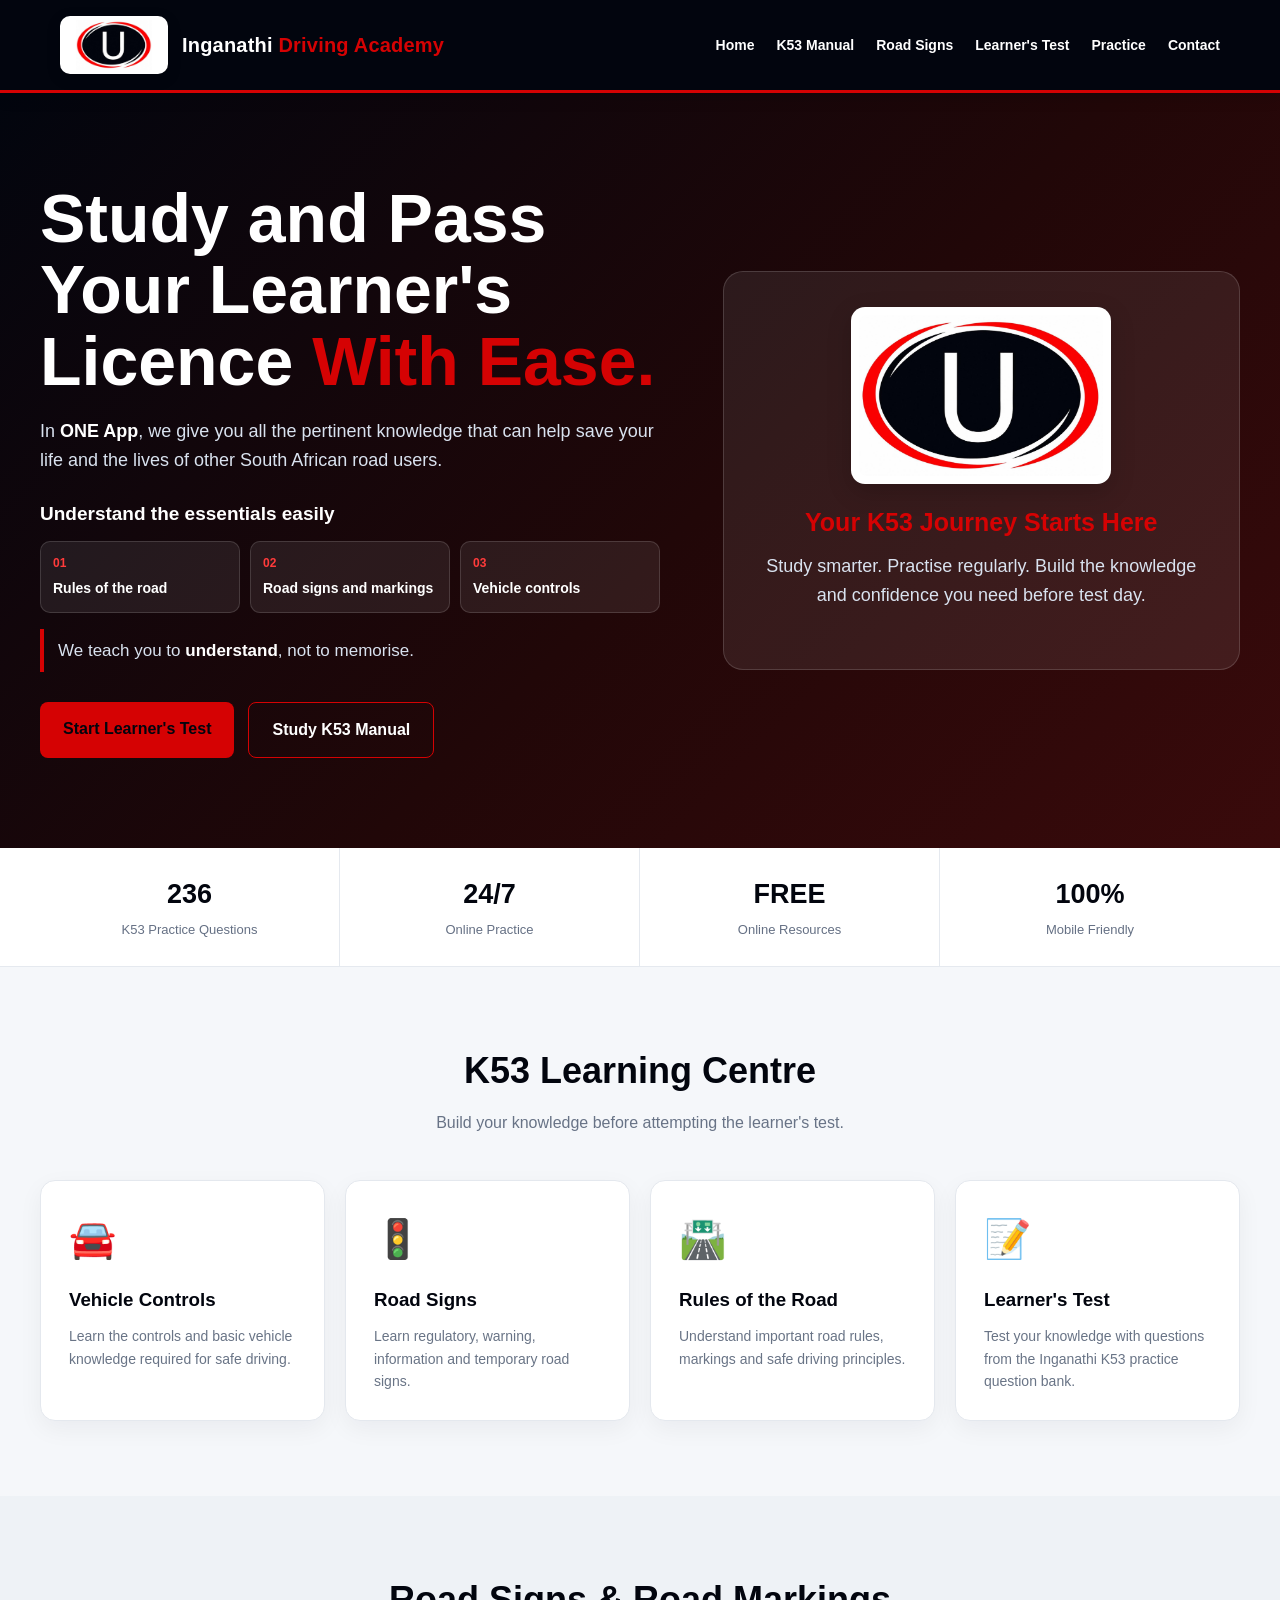
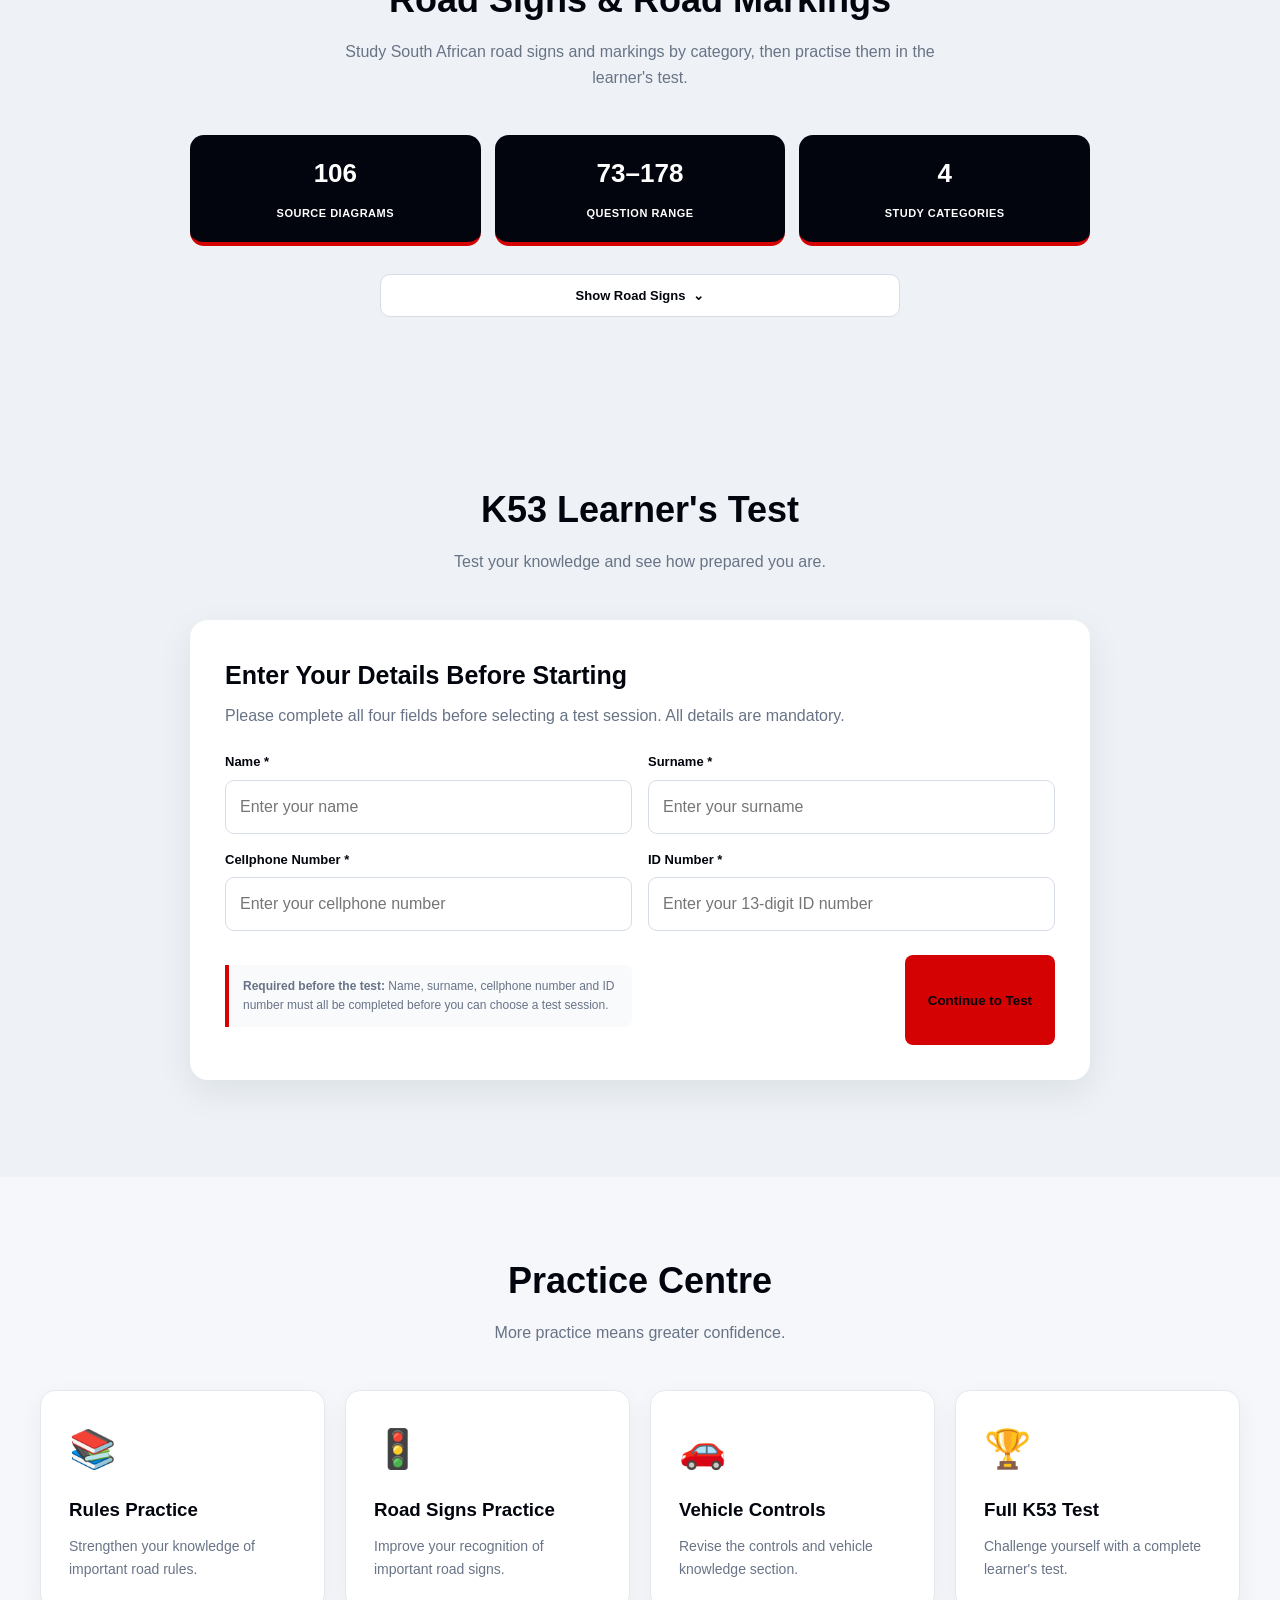
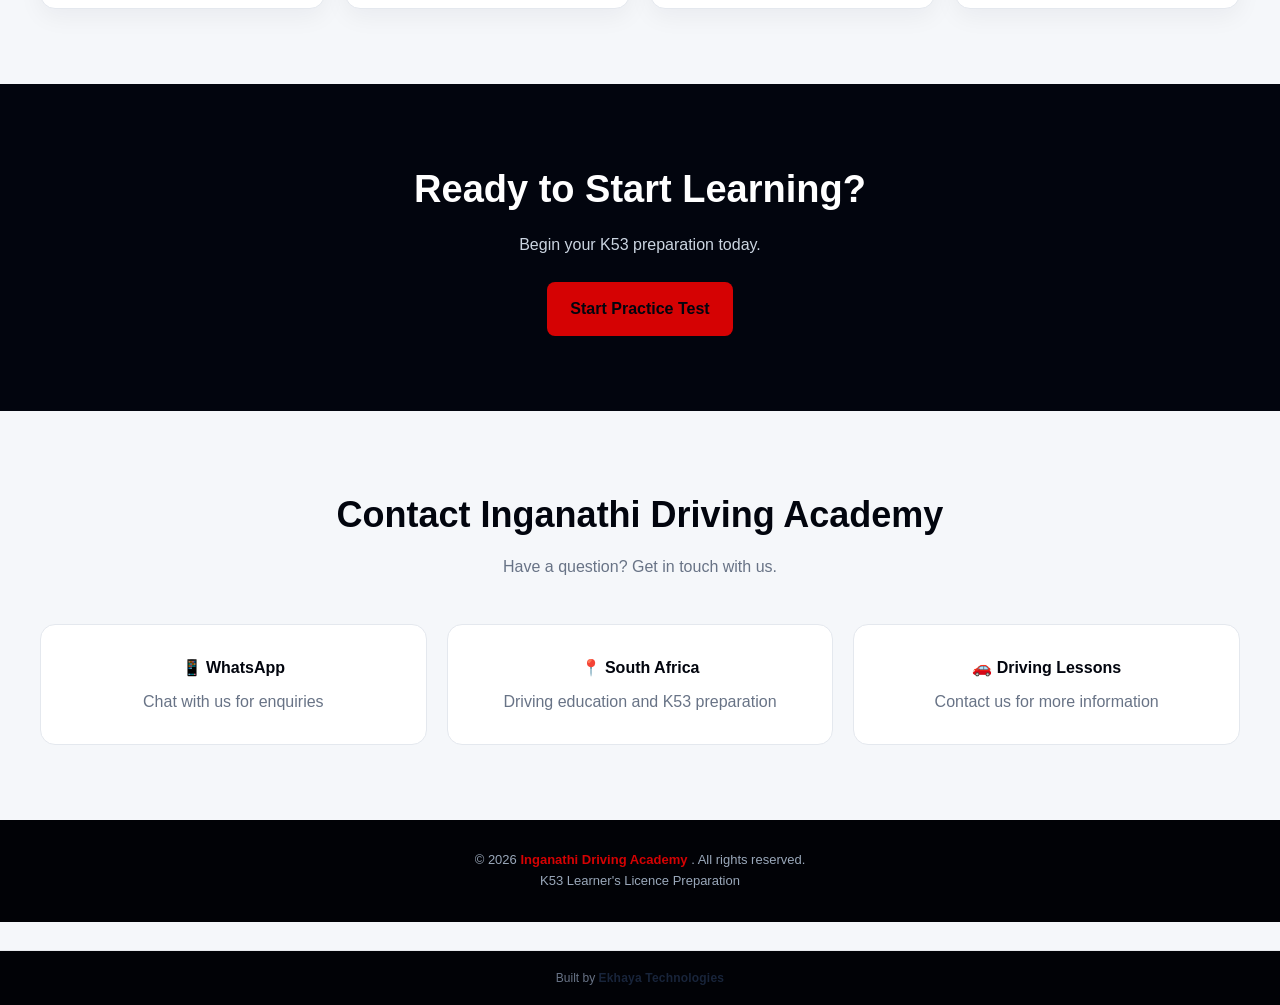
==== index.html @ 3fe1fa39 "Connect K53 results to Apps Script endpoint" ====
<!DOCTYPE html>
<html lang="en">

<head>

<meta charset="UTF-8">

<meta name="viewport"
      content="width=device-width, initial-scale=1.0">

<meta name="description"
      content="Inganathi Driving Academy - K53 learner's licence preparation, road signs, rules and practice tests.">

<title>Inganathi Driving Academy | K53 Learner's Licence</title>

<link rel="icon" type="image/x-icon" href="favicon.ico">
<link rel="icon" type="image/png" sizes="32x32" href="favicon-32.png">
<link rel="apple-touch-icon" href="favicon.png">


<style>

/* =========================================================
   RESET
========================================================= */

* {
    margin: 0;
    padding: 0;
    box-sizing: border-box;
}

html {
    scroll-behavior: smooth;
}

body {
    font-family: Arial, Helvetica, sans-serif;
    background: #f5f7fa;
    color: #172033;
    line-height: 1.6;
}

a {
    text-decoration: none;
    color: inherit;
}

button {
    font-family: inherit;
}


/* =========================================================
   HEADER
========================================================= */

header {
    background: #02050e;
    color: white;
    position: sticky;
    top: 0;
    z-index: 1000;

    box-shadow:
        0 3px 15px rgba(0,0,0,0.18);
    border-bottom: 3px solid #d50203;
}

.nav-container {
    max-width: 1200px;
    margin: auto;

    padding: 16px 20px;

    display: flex;
    align-items: center;
    justify-content: space-between;

    gap: 20px;
}

.brand-lockup {
    display: flex;
    align-items: center;
    gap: 14px;
    flex-shrink: 0;
    min-width: 0;
}

.brand-name {
    color: #ffffff;
    font-size: 20px;
    font-weight: 800;
    line-height: 1.2;
    letter-spacing: .2px;
    white-space: nowrap;
}

.brand-name strong {
    color: #d50203;
}

.brand-logo {
    display: flex;
    align-items: center;
    justify-content: center;
    width: 108px;
    height: 58px;
    background: #ffffff;
    border-radius: 10px;
    padding: 4px 7px;
    box-shadow: 0 4px 14px rgba(0,0,0,0.18);
    overflow: hidden;
}

.brand-logo img {
    width: 100%;
    height: 100%;
    object-fit: contain;
    display: block;
}

.hero-card-logo {
    width: min(260px, 85%);
    margin: 0 auto 18px;
    padding: 8px;
    background: #ffffff;
    border-radius: 14px;
    box-shadow: 0 8px 24px rgba(0,0,0,0.18);
}

.hero-card-logo img {
    display: block;
    width: 100%;
    height: auto;
    border-radius: 9px;
}

.logo {
    font-size: 21px;
    font-weight: 900;
    letter-spacing: 1px;
    color: #d50203;
}

.logo span {
    display: block;
    color: white;

    font-size: 11px;
    letter-spacing: 2px;

    margin-top: 2px;
}

nav {
    display: flex;
    gap: 22px;
    align-items: center;
}

nav a {
    color: white;
    font-size: 14px;
    font-weight: 600;
}

nav a:hover {
    color: #d50203;
}

.menu-button {
    display: none;

    background: none;
    border: none;

    color: white;

    font-size: 28px;

    cursor: pointer;
}


/* =========================================================
   HERO
========================================================= */

.hero {
    background:
        linear-gradient(
            135deg,
            #02050e 0%,
            #210708 55%,
            #3a0a0b 100%
        );

    color: white;

    padding: 90px 20px;
}

.hero-container {
    max-width: 1200px;
    margin: auto;

    display: grid;

    grid-template-columns:
        1.1fr
        0.9fr;

    gap: 50px;

    align-items: center;
}

 .hero h1 {
    font-size: clamp(38px, 6vw, 68px);
    line-height: 1.05;

    margin-bottom: 20px;
}

.hero h1 span {
    color: #d50203;
}

.hero p {
    max-width: 650px;
    font-size: 18px;
    color: #d9e2ef;
    margin-bottom: 24px;
}

.hero-intro strong { color: #ffffff; }

.hero-learning {
    margin: 0 0 30px;
    max-width: 620px;
}

.hero-learning h2 {
    font-size: 19px;
    margin-bottom: 12px;
    color: #ffffff;
}

.hero-learning ul {
    list-style: none;
    display: grid;
    grid-template-columns: repeat(3, minmax(0, 1fr));
    gap: 10px;
    margin-bottom: 16px;
}

.hero-learning li {
    background: rgba(255,255,255,.08);
    border: 1px solid rgba(255,255,255,.14);
    border-radius: 10px;
    padding: 12px;
    color: #ffffff;
    font-weight: 700;
    font-size: 14px;
}

.hero-learning li span {
    display: block;
    color: #ff3b3b;
    font-weight: 900;
    font-size: 12px;
    margin-bottom: 4px;
}

.hero-learning .hero-belief {
    border-left: 4px solid #d50203;
    padding: 8px 0 8px 14px;
    margin: 0;
    font-size: 17px;
}

.hero-belief strong { color: #ffffff; }

.hero-buttons {
    display: flex;
    flex-wrap: wrap;
    gap: 14px;
}

.btn {
    display: inline-block;

    padding: 14px 23px;

    border-radius: 8px;

    font-weight: 800;

    border: none;

    cursor: pointer;
}

.btn-primary {
    background: #d50203;
    color: #02050e;
}

.btn-primary:hover {
    background: #ef3b3b;
}

.btn-outline {
    border: 1px solid #d50203;

    color: white;

    background: transparent;
}

.btn-outline:hover {
    background: #d50203;
    color: #02050e;
}

.hero-card {
    background:
        rgba(255,255,255,0.08);

    border:
        1px solid rgba(255,255,255,0.15);

    border-radius: 20px;

    padding: 35px;

    text-align: center;
}

.hero-card-icon {
    font-size: 75px;

    margin-bottom: 15px;
}

.hero-card h3 {
    color: #d50203;

    font-size: 25px;

    margin-bottom: 10px;
}


/* =========================================================
   STATS
========================================================= */

.stats {
    background: white;

    border-bottom:
        1px solid #e5e9ef;
}

.stats-container {
    max-width: 1200px;
    margin: auto;

    display: grid;

    grid-template-columns:
        repeat(4, 1fr);
}

.stat {
    padding: 25px 15px;

    text-align: center;

    border-right:
        1px solid #e5e9ef;
}

.stat:last-child {
    border-right: none;
}

.stat strong {
    display: block;

    color: #02050e;

    font-size: 27px;
}

.stat span {
    color: #657084;

    font-size: 13px;
}


/* =========================================================
   GENERAL
========================================================= */

section {
    padding: 75px 20px;
}

.section-container {
    max-width: 1200px;
    margin: auto;
}

.section-title {
    text-align: center;

    margin-bottom: 45px;
}

.section-title h2 {
    font-size: 36px;

    color: #02050e;

    margin-bottom: 10px;
}

.section-title p {
    color: #687386;

    max-width: 650px;

    margin: auto;
}


/* =========================================================
   CARDS
========================================================= */

.cards {
    display: grid;

    grid-template-columns:
        repeat(4, 1fr);

    gap: 20px;
}

.card {
    background: white;

    border-radius: 15px;

    padding: 28px;

    border:
        1px solid #e4e8ee;

    box-shadow:
        0 8px 25px rgba(7,20,38,0.05);
}

.card-icon {
    font-size: 38px;

    margin-bottom: 15px;
}

.card h3 {
    margin-bottom: 10px;

    color: #02050e;
}

.card p {
    color: #697486;

    font-size: 14px;
}


/* =========================================================
   ROAD SIGNS
========================================================= */

.sign-grid {
    display: grid;

    grid-template-columns:
        repeat(4, 1fr);

    gap: 20px;
}

.sign-card {
    background: white;

    border-radius: 15px;

    padding: 25px;

    text-align: center;

    border:
        1px solid #e4e8ee;
}

.sign-icon {
    width: 85px;
    height: 85px;

    margin:
        0 auto 15px;

    border-radius: 50%;

    background: #02050e;

    color: #d50203;

    display: flex;

    align-items: center;
    justify-content: center;

    font-size: 38px;
}

.sign-card h3 {
    font-size: 16px;

    margin-bottom: 5px;
}

.sign-card p {
    color: #687386;

    font-size: 13px;
}



/* =========================================================
   ROAD SIGN STUDY LIBRARY
========================================================= */

.sign-library {
    margin-top: 24px;
}

.sign-library-toggle{
    display:flex;
    align-items:center;
    justify-content:center;
    gap:8px;
    width:min(520px,100%);
    margin:0 auto 14px;
    padding:13px 18px;
    border:1px solid #d7dde6;
    border-radius:10px;
    background:#fff;
    color:#02050e;
    font-size:13px;
    font-weight:900;
    cursor:pointer;
}

.sign-library-toggle:hover{
    background:#02050e;
    color:#fff;
    border-color:#02050e;
}

.sign-library.collapsed > .section-title,
.sign-library.collapsed > .library-search,
.sign-library.collapsed > .sign-result-count,
.sign-library.collapsed > .library-toolbar,
.sign-library.collapsed > .library-grid{
    display:none;
}

.sign-library:not(.collapsed) > .section-title,
.sign-library:not(.collapsed) > .library-search,
.sign-library:not(.collapsed) > .sign-result-count,
.sign-library:not(.collapsed) > .library-toolbar,
.sign-library:not(.collapsed) > .library-grid{
    display:block;
}

.sign-library:not(.collapsed) > .library-toolbar{
    display:flex;
}

.library-toolbar {
    display: flex;
    flex-wrap: wrap;
    gap: 10px;
    justify-content: center;
    margin-bottom: 25px;
}

.sign-filter {
    border: 1px solid #d7dde6;
    background: white;
    color: #02050e;
    border-radius: 999px;
    padding: 9px 15px;
    font-size: 13px;
    font-weight: 800;
    cursor: pointer;
}

.sign-filter.active,
.sign-filter:hover {
    background: #02050e;
    color: #d50203;
    border-color: #02050e;
}

.library-search {
    width: 100%;
    max-width: 520px;
    display: block;
    margin: 0 auto 25px;
    padding: 13px 16px;
    border: 1px solid #d7dde6;
    border-radius: 10px;
    background: white;
    font: inherit;
    outline: none;
}

.library-search:focus {
    border-color: #d50203;
    box-shadow: 0 0 0 3px rgba(217,173,69,0.15);
}

.study-guide-intro {
    display: grid;
    grid-template-columns: repeat(3, 1fr);
    gap: 14px;
    margin: 0 auto 28px;
    max-width: 900px;
}

.study-guide-stat {
    background: #02050e;
    color: #fff;
    border-radius: 14px;
    padding: 18px;
    text-align: center;
    border-bottom: 4px solid #d50203;
}

.study-guide-stat strong {
    display: block;
    font-size: 26px;
    color: #fff;
    margin-bottom: 4px;
}

.study-guide-stat span {
    font-size: 11px;
    font-weight: 800;
    text-transform: uppercase;
    letter-spacing: .5px;
}

.sign-result-count {
    text-align: center;
    color: #687386;
    font-size: 12px;
    font-weight: 800;
    margin: -10px auto 18px;
}

.filter-count {
    display: inline-block;
    min-width: 20px;
    margin-left: 4px;
    padding: 2px 6px;
    border-radius: 999px;
    background: #eef2f6;
    color: #02050e;
    font-size: 10px;
}

.sign-filter.active .filter-count,
.sign-filter:hover .filter-count {
    background: #d50203;
    color: #fff;
}

.library-grid {
    display: grid;
    grid-template-columns: repeat(3, 1fr);
    gap: 20px;
}

.library-card {
    background: white;
    border: 1px solid #e1e6ed;
    border-radius: 16px;
    padding: 18px;
    text-align: left;
    box-shadow: 0 7px 22px rgba(7,20,38,0.05);
}

.source-study-card {
    display: flex;
    flex-direction: column;
}

.study-card-top {
    display: flex;
    justify-content: space-between;
    align-items: center;
    gap: 8px;
    margin-bottom: 10px;
}

.library-card .library-category {
    display: inline-block;
    font-size: 10px;
    font-weight: 900;
    letter-spacing: .6px;
    text-transform: uppercase;
    color: #a00000;
}

.question-badge {
    background: #02050e;
    color: #fff;
    border-radius: 999px;
    padding: 5px 8px;
    font-size: 10px;
    font-weight: 900;
}

.library-visual.source-artwork {
    min-height: 210px;
    margin-bottom: 14px;
    padding: 10px;
    display: flex;
    flex-wrap: wrap;
    align-items: center;
    justify-content: center;
    gap: 10px;
    background: #f8fafc;
    border: 1px solid #e5e7eb;
    border-radius: 12px;
}

.study-image-frame {
    min-width: 120px;
    max-width: 100%;
    min-height: 170px;
    display: flex;
    align-items: center;
    justify-content: center;
    flex: 1 1 180px;
}

.study-image-frame img {
    display: block;
    width: auto;
    max-width: 100%;
    height: 175px;
    object-fit: contain;
    border-radius: 8px;
}

.study-image-frame.image-error {
    min-height: 120px;
}

.study-image-missing {
    color: #a00000;
    font-size: 12px;
    font-weight: 800;
    padding: 20px;
}

.library-card h4 {
    color: #02050e;
    font-size: 16px;
    margin: 0 0 10px;
    line-height: 1.25;
}

.study-point {
    border-left: 4px solid #d50203;
    background: #f8fafc;
    padding: 10px 12px;
    border-radius: 0 8px 8px 0;
    margin-bottom: 10px;
}

.study-point strong {
    display: block;
    color: #02050e;
    font-size: 11px;
    text-transform: uppercase;
    letter-spacing: .5px;
    margin-bottom: 4px;
}

.study-point p,
.study-question p {
    color: #687386;
    font-size: 12px;
    line-height: 1.5;
    margin: 0;
}

.study-question {
    border-top: 1px solid #e5e7eb;
    padding-top: 9px;
    margin-top: auto;
}

.study-question summary {
    cursor: pointer;
    color: #02050e;
    font-size: 12px;
    font-weight: 800;
}

.study-question p {
    margin-top: 8px;
}

@media (max-width: 1100px) {
    .library-grid {
        grid-template-columns: repeat(2, 1fr);
    }
}

@media (max-width: 700px) {
    .study-guide-intro {
        grid-template-columns: 1fr;
    }

    .library-grid {
        grid-template-columns: 1fr;
    }
}

.library-empty {
    text-align: center;
    padding: 25px;
    color: #687386;
    grid-column: 1 / -1;
}

.question-image {
    flex-wrap: wrap;
    gap: 14px;
}

.question-image img {
    display: block;
    width: auto;
    max-width: 100%;
    max-height: 330px;
    object-fit: contain;
    border-radius: 8px;
}

@media (max-width: 900px) {
    .library-grid {
        grid-template-columns: repeat(2, 1fr);
    }
}

@media (max-width: 700px) {
    .library-grid {
        grid-template-columns: 1fr;
    }
}

/* =========================================================
   TEST
========================================================= */

.test-section {
    background: #eef2f6;
}

.test-wrapper {
    max-width: 900px;

    margin: auto;
}

.test-box {
    background: white;

    border-radius: 18px;

    padding: 35px;

    box-shadow:
        0 12px 35px rgba(7,20,38,0.08);
}

.test-top {
    display: flex;

    justify-content: space-between;

    align-items: center;

    gap: 15px;

    margin-bottom: 20px;
}

.question-counter {
    font-weight: 700;

    color: #687386;
}

.score-display {
    font-weight: 800;

    color: #02050e;
}

.progress {
    height: 8px;

    background: #e4e8ee;

    border-radius: 10px;

    overflow: hidden;

    margin-bottom: 30px;
}

.progress-bar {
    height: 100%;

    width: 0%;

    background: #d50203;

    transition:
        width 0.3s;
}

.question-number {
    color: #d50203;

    font-weight: 900;

    font-size: 13px;

    letter-spacing: 1px;

    margin-bottom: 10px;
}

/* Clear layout for statement-combination questions */
.question-prompt { margin: 0 0 14px; line-height: 1.55; }
.question-statement-list { display: grid; gap: 10px; margin: 0 0 16px; padding: 0; list-style: none; }
.question-statement-list li { display: grid; grid-template-columns: 36px minmax(0,1fr); gap: 10px; padding: 12px 14px; background: #f8fafc; border: 1px solid #dbe2ea; border-radius: 9px; line-height: 1.5; }
.question-statement-list .statement-label { font-weight: 800; color: #b00000; }
.question-instruction { margin: 12px 0 0; padding: 12px 14px; background: #fff4d6; border-left: 4px solid #d50203; border-radius: 7px; font-weight: 800; }
.question-text {
    font-size: 24px;

    font-weight: 800;

    line-height: 1.3;

    margin-bottom: 20px;

    color: #02050e;
}


/* =========================================================
   QUESTION DIAGRAM
========================================================= */

.question-image {
    width: 100%;

    max-width: 560px;

    min-height: 200px;

    margin:
        10px auto 30px;

    padding: 20px;

    display: flex;

    align-items: center;

    justify-content: center;

    background: #ffffff;

    border:
        2px solid #e5e7eb;

    border-radius: 14px;

    box-shadow:
        0 5px 18px rgba(0,0,0,0.08);
}

.question-image svg {
    width: 100%;

    max-width: 460px;

    height: auto;

    max-height: 300px;
}

.question-image.hidden {
    display: none !important;
}


/* =========================================================
   ANSWERS
========================================================= */

.answers {
    display: grid;

    gap: 12px;
}

.answer {
    width: 100%;

    padding: 17px 18px;

    background: #f8fafc;

    border:
        2px solid #e1e6ed;

    border-radius: 10px;

    text-align: left;

    cursor: pointer;

    font-size: 15px;

    font-weight: 600;

    transition: 0.2s;
}

.answer:hover {
    border-color: #d50203;

    background: #fffaf0;
}

.answer.selected {
    border-color: #d50203;

    background: #fff5d9;
}

.answer.correct {
    border-color: #15803d;
    background: #f0fdf4;
}

.answer.incorrect {
    border-color: #b91c1c;
    background: #fef2f2;
}

.answer.locked {
    cursor: default;
}

.diagram-notice {
    width: 100%;
    max-width: 560px;
    margin: 10px auto 30px;
    padding: 16px 18px;
    border: 1px solid #f0c36d;
    border-radius: 12px;
    background: #fffaf0;
    color: #6b4b00;
    font-size: 14px;
    text-align: center;
}

.diagram-notice strong {
    display: block;
    margin-bottom: 5px;
    color: #02050e;
}

.test-actions {
    margin-top: 25px;

    display: flex;

    justify-content: flex-end;
}

.next-btn {
    background: #02050e;

    color: white;

    border: none;

    padding: 13px 25px;

    border-radius: 8px;

    font-weight: 800;

    cursor: pointer;
}

.next-btn:disabled {
    opacity: 0.45;

    cursor: not-allowed;
}


/* =========================================================
   CANDIDATE DETAILS
========================================================= */
.candidate-box{background:white;border-radius:18px;padding:35px;box-shadow:0 12px 35px rgba(7,20,38,.08);margin-bottom:22px}
.candidate-box h3{color:#02050e;font-size:25px;margin-bottom:8px}
.candidate-box>p{color:#687386;margin-bottom:24px}
.candidate-form{display:grid;grid-template-columns:repeat(2,1fr);gap:16px}
.candidate-field{display:flex;flex-direction:column;gap:7px}
.candidate-field.full{grid-column:1/-1}
.candidate-field label{color:#02050e;font-size:13px;font-weight:800}
.candidate-field input{width:100%;padding:13px 14px;border:1px solid #d7dde6;border-radius:9px;background:#fff;color:#172033;font:inherit;outline:none}
.candidate-field input:focus{border-color:#d50203;box-shadow:0 0 0 3px rgba(213,2,3,.1)}
.candidate-notice{margin:18px 0;padding:12px 14px;background:#f8fafc;border-left:4px solid #d50203;color:#687386;font-size:12px;border-radius:0 8px 8px 0}
.candidate-actions{display:flex;justify-content:flex-end;margin-top:8px}
.result-status{display:inline-block;padding:10px 22px;border-radius:999px;font-size:18px;font-weight:900;letter-spacing:1px;margin:8px 0 10px}
.result-status.pass{color:#166534;background:#dcfce7;border:2px solid #86efac}
.result-status.fail{color:#991b1b;background:#fee2e2;border:2px solid #fca5a5}
.result-candidate{color:#02050e!important;font-weight:800;margin-bottom:8px!important}
.result-email-status{font-size:12px;margin-top:12px;margin-bottom:22px!important}
.result-email-status.success{color:#166534}
.result-email-status.error{color:#991b1b}
@media(max-width:700px){.candidate-form{grid-template-columns:1fr}.candidate-field.full{grid-column:auto}.candidate-box,.test-box{padding:24px}}


/* =========================================================
   LOADING
========================================================= */

.loading {
    text-align: center;

    padding: 40px;

    color: #687386;
}

.spinner {
    width: 40px;
    height: 40px;

    border:
        4px solid #e5e9ef;

    border-top-color:
        #d50203;

    border-radius: 50%;

    animation:
        spin 0.8s linear infinite;

    margin:
        0 auto 15px;
}

@keyframes spin {

    to {
        transform:
            rotate(360deg);
    }

}


/* =========================================================
   RESULTS
========================================================= */

.result-box {
    text-align: center;

    padding: 35px;
}

.result-score {
    font-size: 70px;

    font-weight: 900;

    color: #d50203;

    margin: 15px 0;
}

.result-box h2 {
    color: #02050e;
}

.result-box p {
    color: #687386;

    margin-bottom: 25px;
}


/* =========================================================
   CTA
========================================================= */

.cta {
    background: #02050e;

    color: white;

    text-align: center;
}

.cta h2 {
    font-size: 38px;

    margin-bottom: 12px;
}

.cta p {
    color: #cbd5e1;

    margin-bottom: 25px;
}


/* =========================================================
   CONTACT
========================================================= */

.contact-grid {
    display: grid;

    grid-template-columns:
        repeat(3, 1fr);

    gap: 20px;
}

.contact-card {
    background: white;

    padding: 30px;

    border-radius: 15px;

    border:
        1px solid #e4e8ee;

    text-align: center;
}

.contact-card strong {
    display: block;

    margin-bottom: 8px;

    color: #02050e;
}

.contact-card span {
    color: #687386;
}


/* =========================================================
   FOOTER
========================================================= */

footer {
    background: #010206;

    color: #9aa8ba;

    padding: 30px 20px;

    text-align: center;

    font-size: 13px;
}

footer strong {
    color: #d50203;
}


/* =========================================================
   HIDDEN
========================================================= */

.hidden {
    display: none !important;
}


/* =========================================================
   MOBILE
========================================================= */

@media (max-width: 900px) {

    .hero-container {
        grid-template-columns: 1fr;
    }

    .brand-name { font-size: 17px; }

    .cards {
        grid-template-columns:
            repeat(2, 1fr);
    }

    .sign-grid {
        grid-template-columns:
            repeat(2, 1fr);
    }

}


@media (max-width: 700px) {

    .nav-container { gap: 10px; padding: 12px 14px; }
    .brand-lockup { gap: 8px; }
    .brand-logo { width: 76px; height: 48px; }
    .brand-name { white-space: normal; max-width: 150px; font-size: 14px; }
    .hero { padding: 54px 18px; }
    .hero-learning ul { grid-template-columns: 1fr; gap: 8px; }
    .hero-learning li { display: flex; align-items: center; gap: 10px; }
    .hero-learning li span { margin: 0; min-width: 24px; }

    nav {
        display: none;

        position: absolute;

        top: 70px;

        left: 0;
        right: 0;

        background: #02050e;

        border-top: 3px solid #d50203;

        flex-direction: column;

        padding: 20px;
    }

    nav.open {
        display: flex;
    }

    .menu-button {
        display: block;
    }

    .stats-container {
        grid-template-columns:
            repeat(2, 1fr);
    }

    .stat {
        border-bottom:
            1px solid #e5e9ef;
    }

    .cards,
    .sign-grid,
    .contact-grid {
        grid-template-columns: 1fr;
    }

    section {
        padding: 55px 15px;
    }

    .hero {
        padding: 65px 15px;
    }

    .hero h1 {
        font-size: 42px;
    }

    .question-text {
        font-size: 20px;
    }

    .test-box {
        padding: 22px;
    }

    .test-top {
        flex-direction: column;

        align-items: flex-start;
    }

    .question-image {
        padding: 10px;

        min-height: 170px;
    }

}


/* =========================================================
   SMALL PHONES
========================================================= */

@media (max-width: 400px) {

    .hero h1 {
        font-size: 36px;
    }

    .test-box {
        padding: 16px;
    }

    .answer {
        font-size: 14px;
    }

}

.session-picker{margin-top:24px;padding:24px;border:1px solid #e1e6ee;border-radius:16px;background:#f8fafc}
.session-picker h4{margin:0 0 7px;color:#02050e;font-size:20px}
.session-picker>p{color:#687386;margin:0 0 18px}
.session-grid{display:grid;grid-template-columns:repeat(3,1fr);gap:14px}
.session-card{border:1px solid #d7dde6;background:#fff;border-radius:14px;padding:18px;text-align:left;cursor:pointer;transition:.2s}
.session-card:hover{transform:translateY(-2px);border-color:#d50203;box-shadow:0 8px 20px rgba(7,20,38,.08)}
.session-card strong{display:block;color:#d50203;font-size:16px;margin-bottom:5px}
.session-card .session-total{display:block;color:#02050e;font-size:24px;font-weight:900;margin:8px 0}
.session-card span{display:block;color:#687386;font-size:12px;line-height:1.5}
.session-card em{display:block;color:#02050e;font-size:11px;font-weight:800;margin-top:10px;font-style:normal}
.timer-display{min-width:92px;text-align:center;background:#02050e;color:#fff;border-radius:9px;padding:9px 12px;font-size:17px;font-weight:900;letter-spacing:.5px}
.timer-display.warning{background:#b45309}
.timer-display.danger{background:#b91c1c;animation:timerPulse 1s infinite}
@keyframes timerPulse{50%{opacity:.65}}
.test-session-label{font-size:11px;font-weight:900;color:#d50203;text-transform:uppercase;letter-spacing:.8px;margin-bottom:5px}
.result-session{margin:12px 0 18px;padding:12px 15px;border-radius:10px;background:#f8fafc;color:#172033;font-weight:800}
.session-actions{display:flex;gap:10px;flex-wrap:wrap;margin-top:18px}
.session-actions button{border:0;cursor:pointer}
@media(max-width:800px){.session-grid{grid-template-columns:1fr}.test-top{flex-wrap:wrap}.timer-display{margin-left:auto}}
.session-progress{margin:0 0 20px;padding:16px 18px;background:#fff;border:1px solid #e1e6ee;border-radius:14px}
.session-progress-top{display:flex;justify-content:space-between;gap:12px;align-items:center;margin-bottom:9px}
.session-progress-top strong{color:#02050e;font-size:14px}
.session-progress-top span{color:#687386;font-size:12px;font-weight:800}
.session-progress-track{height:9px;background:#e9edf3;border-radius:999px;overflow:hidden}
.session-progress-fill{height:100%;width:0;background:#d50203;border-radius:999px;transition:width .25s ease}
.session-status{margin-top:8px;color:#687386;font-size:11px}
.session-card.completed{border-color:#16a34a;background:#f0fdf4}
.session-card.completed strong{color:#15803d}
.session-card.completed .session-total{color:#166534}
.session-card .session-status-badge{display:inline-block;margin-top:10px;padding:5px 8px;border-radius:999px;background:#eef2f7;color:#172033;font-size:10px;font-weight:900}
.session-card.completed .session-status-badge{background:#dcfce7;color:#166534}
.session-score-preview{display:block;margin-top:8px;color:#687386;font-size:11px;font-weight:700}
</style>

</head>


<body>


<!-- =========================================================
     HEADER
========================================================= -->

<header>

<div class="nav-container">

<a href="#home" class="brand-lockup" aria-label="Inganathi Driving Academy home">

    <span class="brand-logo">
        <img src="inganathi-logo.jpeg" alt="Inganathi Driving Academy logo">
    </span>
    <span class="brand-name">Inganathi <strong>Driving Academy</strong></span>

</a>


<button
    class="menu-button"
    onclick="toggleMenu()"
    aria-label="Open menu">

    ☰

</button>


<nav id="mainNav">

    <a href="#home" onclick="closeMenu()">
        Home
    </a>

    <a href="manual.html" onclick="closeMenu()">
        K53 Manual
    </a>

    <a href="manual.html#signs" onclick="closeMenu()">
        Road Signs
    </a>

    <a href="#test" onclick="closeMenu()">
        Learner's Test
    </a>

    <a href="#practice" onclick="closeMenu()">
        Practice
    </a>

    <a href="#contact" onclick="closeMenu()">
        Contact
    </a>

</nav>

</div>

</header>



<!-- =========================================================
     HERO
========================================================= -->

<section
    class="hero"
    id="home">

<div class="hero-container">


<div>

<h1>
    Study and Pass Your Learner's Licence <span>With Ease.</span>
</h1>

<p class="hero-intro">
    In <strong>ONE App</strong>, we give you all the pertinent knowledge that can help save your life and the lives of other South African road users.
</p>

<div class="hero-learning">
    <h2>Understand the essentials easily</h2>
    <ul>
        <li><span>01</span> Rules of the road</li>
        <li><span>02</span> Road signs and markings</li>
        <li><span>03</span> Vehicle controls</li>
    </ul>
    <p class="hero-belief">We teach you to <strong>understand</strong>, not to memorise.</p>
</div>


<div class="hero-buttons">

<a
    href="#test"
    class="btn btn-primary">

    Start Learner's Test

</a>


<a
    href="#manual"
    class="btn btn-outline">

    Study K53 Manual

</a>

</div>

</div>



<div class="hero-card">

<div class="hero-card-logo">
    <img
        src="inganathi-logo.jpeg"
        alt="Inganathi Driving Academy">
</div>


<h3>
    Your K53 Journey Starts Here
</h3>


<p>

    Study smarter.
    Practise regularly.
    Build the knowledge and confidence
    you need before test day.

</p>

</div>


</div>

</section>



<!-- =========================================================
     STATS
========================================================= -->

<div class="stats">

<div class="stats-container">


<div class="stat">

<strong>
    236
</strong>

<span>
    K53 Practice Questions
</span>

</div>


<div class="stat">

<strong>
    24/7
</strong>

<span>
    Online Practice
</span>

</div>


<div class="stat">

<strong>
    FREE
</strong>

<span>
    Online Resources
</span>

</div>


<div class="stat">

<strong>
    100%
</strong>

<span>
    Mobile Friendly
</span>

</div>


</div>

</div>



<!-- =========================================================
     MANUAL
========================================================= -->

<section id="manual">

<div class="section-container">


<div class="section-title">

<h2>
    K53 Learning Centre
</h2>

<p>

    Build your knowledge before attempting
    the learner's test.

</p>

</div>



<div class="cards">


<div class="card">

<div class="card-icon">
    🚘
</div>

<h3>
    Vehicle Controls
</h3>

<p>

    Learn the controls and basic vehicle
    knowledge required for safe driving.

</p>

</div>



<div class="card">

<div class="card-icon">
    🚦
</div>

<h3>
    Road Signs
</h3>

<p>

    Learn regulatory, warning,
    information and temporary road signs.

</p>

</div>



<div class="card">

<div class="card-icon">
    🛣️
</div>

<h3>
    Rules of the Road
</h3>

<p>

    Understand important road rules,
    markings and safe driving principles.

</p>

</div>



<div class="card">

<div class="card-icon">
    📝
</div>

<h3>
    Learner's Test
</h3>

<p>

    Test your knowledge with questions
    from the Inganathi K53 practice question bank.

</p>

</div>


</div>

</div>

</section>



<!-- =========================================================
     ROAD SIGNS
========================================================= -->

<section
    id="signs"
    style="background:#eef2f6;">

<div class="section-container">

<div class="section-title">

<h2>
    Road Signs & Road Markings
</h2>

<p>
    Study South African road signs and markings by category,
    then practise them in the learner's test.
</p>

</div>

<div class="study-guide-intro">
    <div class="study-guide-stat">
        <strong>106</strong>
        <span>Source diagrams</span>
    </div>
    <div class="study-guide-stat">
        <strong>73–178</strong>
        <span>Question range</span>
    </div>
    <div class="study-guide-stat">
        <strong>4</strong>
        <span>Study categories</span>
    </div>
</div>

<div id="signLibrary" class="sign-library collapsed">

<button
    id="signLibraryToggle"
    type="button"
    class="sign-library-toggle"
    aria-expanded="false"
    onclick="toggleSignLibrary()">
    <span id="signLibraryToggleText">Show Road Signs</span>
    <span aria-hidden="true">⌄</span>
</button>

<div class="section-title" style="margin-top:22px;margin-bottom:18px;">
<h2 style="font-size:24px;">Road Signs Study</h2>
<p>
    Select a category to show only those signs. Select <strong>All</strong> to show the complete 106-card library.
</p>
</div>

<input
    id="signSearch"
    class="library-search"
    type="search"
    placeholder="Search the complete study guide..."
    aria-label="Search the complete road sign study guide">

<div id="signResultCount" class="sign-result-count">Loading study guide...</div>

<div id="signFilters" class="library-toolbar"></div>

<div id="signLibraryGrid" class="library-grid">
    <div class="library-empty">Loading road sign library...</div>
</div>

</div>

</div>

</section>



<!-- =========================================================
     TEST
========================================================= -->

<section
    class="test-section"
    id="test">


<div class="section-container">


<div class="section-title">

<h2>
    K53 Learner's Test
</h2>

<p>

    Test your knowledge and see how prepared
    you are.

</p>

</div>



<div class="test-wrapper">


<!-- LOADING -->

<div
    id="loading"
    class="test-box loading">

<div class="spinner"></div>

<strong>
    Loading K53 questions...
</strong>

</div>



<!-- TEST START -->

<div id="candidateForm" class="candidate-box">
    <h3>Enter Your Details Before Starting</h3>
    <p>Please complete all four fields before selecting a test session. All details are mandatory.</p>

    <form class="candidate-form" id="candidateDetailsForm">
        <div class="candidate-field">
            <label for="candidateName">Name *</label>
            <input id="candidateName" name="name" type="text" required autocomplete="given-name" placeholder="Enter your name">
        </div>

        <div class="candidate-field">
            <label for="candidateSurname">Surname *</label>
            <input id="candidateSurname" name="surname" type="text" required autocomplete="family-name" placeholder="Enter your surname">
        </div>

        <div class="candidate-field">
            <label for="candidateCellphone">Cellphone Number *</label>
            <input id="candidateCellphone" name="cellphone" type="tel" required autocomplete="tel" placeholder="Enter your cellphone number">
        </div>

        <div class="candidate-field">
            <label for="candidateId">ID Number *</label>
            <input id="candidateId" name="idNumber" type="text" required inputmode="numeric" pattern="[0-9]{13}" minlength="13" maxlength="13" autocomplete="off" placeholder="Enter your 13-digit ID number" title="ID number must contain exactly 13 digits and no letters">
        </div>

        <div class="candidate-notice full">
            <strong>Required before the test:</strong> Name, surname, cellphone number and ID number must all be completed before you can choose a test session.
        </div>

        <div class="candidate-actions full">
            <button type="submit" class="btn btn-primary">Continue to Test</button>
        </div>
    </form>
</div>

<div id="sessionPicker" class="session-picker hidden">
    <h4>Your 3-Session K53 Test</h4>
    <p>Complete the three sessions strategically. Each session is timed for 60 minutes, and the question order is randomised.</p>
    <div class="session-progress">
        <div class="session-progress-top">
            <strong>Overall Progress</strong>
            <span id="overallProgressText">0 of 3 sessions completed</span>
        </div>
        <div class="session-progress-track"><div id="overallProgressFill" class="session-progress-fill"></div></div>
        <div id="overallProgressStatus" class="session-status">Start with Session 1.</div>
    </div>
    <div class="session-grid">
        <button id="sessionCard1" type="button" class="session-card" onclick="startSession(1)">
            <strong>SESSION 1</strong><span class="session-total">79 Questions</span>
            <span>24 Rules • 35 Road Signs • 20 Vehicle Controls</span><em>60:00 countdown</em>
            <span id="sessionStatus1" class="session-status-badge">Not completed</span><span id="sessionScore1" class="session-score-preview"></span>
        </button>
        <button id="sessionCard2" type="button" class="session-card" onclick="startSession(2)">
            <strong>SESSION 2</strong><span class="session-total">78 Questions</span>
            <span>24 Rules • 35 Road Signs • 19 Vehicle Controls</span><em>60:00 countdown</em>
            <span id="sessionStatus2" class="session-status-badge">Not completed</span><span id="sessionScore2" class="session-score-preview"></span>
        </button>
        <button id="sessionCard3" type="button" class="session-card" onclick="startSession(3)">
            <strong>SESSION 3</strong><span class="session-total">79 Questions</span>
            <span>24 Rules • 36 Road Signs • 19 Vehicle Controls</span><em>60:00 countdown</em>
            <span id="sessionStatus3" class="session-status-badge">Not completed</span><span id="sessionScore3" class="session-score-preview"></span>
        </button>
    </div>
</div>

</div>


<!-- TEST AREA -->

<div
    id="testArea"
    class="test-box hidden">


<div class="test-top">

<div>
<div id="testSessionLabel" class="test-session-label">SESSION 1</div>
<div id="questionCounter" class="question-counter">Question 1 of 236</div>
</div>

<div id="scoreDisplay" class="score-display">Answers recorded: 0</div>

<div id="timerDisplay" class="timer-display" aria-live="polite">60:00</div>

</div>



<div class="progress">

<div
    id="progressBar"
    class="progress-bar">
</div>

</div>



<div
    id="questionNumber"
    class="question-number">

    QUESTION 1

</div>



<div
    id="questionText"
    class="question-text">

    Loading question...

</div>



<!-- QUESTION IMAGE / DIAGRAM -->

<div
    id="questionImage"
    class="question-image hidden">

</div>



<div
    id="answers"
    class="answers">

</div>



<div class="test-actions">

<button
    id="nextBtn"
    class="next-btn"
    onclick="nextQuestion()"
    disabled>

    Next Question

</button>

</div>


</div>



<!-- RESULTS -->

<div
    id="resultArea"
    class="test-box result-box hidden">


<h2>Test Complete</h2>
<div id="resultStatus" class="result-status">RESULT</div>
<div id="finalScore" class="result-score">0%</div>
<p id="resultCandidate" class="result-candidate"></p>
<div id="sessionResult" class="result-session"></div>
<p id="resultMessage">Your results will appear here.</p>
<p id="resultEmailStatus" class="result-email-status"></p>

<div class="session-actions">
<button class="btn btn-primary" onclick="backToSessionSelection()">Choose Another Session</button>
<button class="btn btn-secondary" onclick="restartTest()">Start Over</button>
</div>


</div>


</div>

</div>

</section>



<!-- =========================================================
     PRACTICE
========================================================= -->

<section id="practice">

<div class="section-container">


<div class="section-title">

<h2>
    Practice Centre
</h2>

<p>
    More practice means greater confidence.
</p>

</div>



<div class="cards">


<div class="card">

<div class="card-icon">
    📚
</div>

<h3>
    Rules Practice
</h3>

<p>

    Strengthen your knowledge of
    important road rules.

</p>

</div>



<div class="card">

<div class="card-icon">
    🚦
</div>

<h3>
    Road Signs Practice
</h3>

<p>

    Improve your recognition of
    important road signs.

</p>

</div>



<div class="card">

<div class="card-icon">
    🚗
</div>

<h3>
    Vehicle Controls
</h3>

<p>

    Revise the controls and vehicle
    knowledge section.

</p>

</div>



<div class="card">

<div class="card-icon">
    🏆
</div>

<h3>
    Full K53 Test
</h3>

<p>

    Challenge yourself with a
    complete learner's test.

</p>

</div>


</div>

</div>

</section>



<!-- =========================================================
     CTA
========================================================= -->

<section class="cta">

<div class="section-container">

<h2>
    Ready to Start Learning?
</h2>

<p>
    Begin your K53 preparation today.
</p>

<a
    href="#test"
    class="btn btn-primary">

    Start Practice Test

</a>

</div>

</section>



<!-- =========================================================
     CONTACT
========================================================= -->

<section id="contact">

<div class="section-container">


<div class="section-title">

<h2>
    Contact Inganathi Driving Academy
</h2>

<p>
    Have a question? Get in touch with us.
</p>

</div>



<div class="contact-grid">


<div class="contact-card">

<strong>
    📱 WhatsApp
</strong>

<span>
    Chat with us for enquiries
</span>

</div>



<div class="contact-card">

<strong>
    📍 South Africa
</strong>

<span>
    Driving education and K53 preparation
</span>

</div>



<div class="contact-card">

<strong>
    🚗 Driving Lessons
</strong>

<span>
    Contact us for more information
</span>

</div>


</div>

</div>

</section>



<!-- =========================================================
     FOOTER
========================================================= -->

<footer>

<p>

© 2026

<strong>
    Inganathi Driving Academy
</strong>.

All rights reserved.

</p>


<p>
    K53 Learner's Licence Preparation
</p>

</footer>



<!-- =========================================================
     JAVASCRIPT
========================================================= -->

<script>


/* =========================================================
   VARIABLES
========================================================= */

let allQuestions = [];

let testQuestions = [];

let currentQuestion = 0;

let score = 0;

let selectedAnswer = null;
let currentDisplayedAnswers = [];
let selectedAnswers = {};

let candidateDetails = null;
let resultSubmitted = false;
let currentSession = 0;
let sessionPools = {};
let timerInterval = null;
let timeRemaining = 3600;
let timedOut = false;
let completedSessions = {};

const PASS_PERCENTAGE = 80;
const INSTRUCTOR_EMAIL = "info@uvanofinserv.co.za";
const RESULT_EMAIL_ENDPOINT = "https://script.google.com/macros/s/" + "AKfycbzrFole8AcWJ6Pry6M2lnsgtQkWVHZJKA3RgHI8iw8ebTm4SMH8wSVZf4a3trVedkN4OQ" + "/exec";

const SESSION_TIME = 60 * 60;
const SESSION_CONFIG = {
    1: {
        total: 79,
        rules: 24,
        road_signs: 35,
        motorcycle: 7,
        light_motor_vehicle: 7,
        heavy_motor_vehicle: 6
    },
    2: {
        total: 78,
        rules: 24,
        road_signs: 35,
        motorcycle: 7,
        light_motor_vehicle: 6,
        heavy_motor_vehicle: 6
    },
    3: {
        total: 79,
        rules: 24,
        road_signs: 36,
        motorcycle: 6,
        light_motor_vehicle: 7,
        heavy_motor_vehicle: 6
    }
};



/* =========================================================
   MOBILE MENU
========================================================= */

function toggleMenu() {

    const nav =
        document.getElementById("mainNav");

    nav.classList.toggle("open");

}

function closeMenu() {

    const nav =
        document.getElementById("mainNav");

    nav.classList.remove("open");

}



/* =========================================================
   SHUFFLE
========================================================= */

function shuffle(array) {

    const copy = [...array];

    for (
        let i = copy.length - 1;
        i > 0;
        i--
    ) {

        const j =
            Math.floor(
                Math.random() * (i + 1)
            );

        [
            copy[i],
            copy[j]
        ] = [
            copy[j],
            copy[i]
        ];

    }

    return copy;

}



/* =========================================================
   LOAD QUESTIONS
========================================================= */

async function loadQuestions() {

    try {

        const questionsUrl =
            new URL(
                "clean_questions.json",
                window.location.href
            ).href +
            "?v=" +
            Date.now();


        const response =
            await fetch(
                questionsUrl,
                {
                    cache: "no-store"
                }
            );


        if (!response.ok) {

            throw new Error(
                "Could not load clean_questions.json"
            );

        }


        const data =
            await response.json();


        /*
           Supports:

           {
              "questions": [...]
           }

           OR

           [...]
        */

        allQuestions =
            Array.isArray(data)
                ? data
                : data.questions;


        if (
            !Array.isArray(allQuestions) ||
            allQuestions.length === 0
        ) {

            throw new Error(
                "Question database is empty."
            );

        }

        const invalidQuestions =
            allQuestions.filter(function(q) {
                return !q ||
                    !q.question ||
                    !Array.isArray(q.options) ||
                    q.options.length !== 3 ||
                    !Number.isInteger(Number(q.correct)) ||
                    Number(q.correct) < 0 ||
                    Number(q.correct) >= q.options.length;
            });

        if (invalidQuestions.length > 0) {
            throw new Error(
                invalidQuestions.length +
                " question(s) have invalid data. " +
                "Please check clean_questions.json."
            );
        }


        document
            .getElementById("loading")
            .classList
            .add("hidden");


        document
            .getElementById("candidateForm")
            .classList
            .remove("hidden");

        document
            .getElementById("sessionPicker")
            .classList
            .add("hidden");

        document
            .getElementById("testArea")
            .classList
            .add("hidden");


    }

    catch (error) {

        console.error(
            "Question loading error:",
            error
        );


        document
            .getElementById("loading")
            .innerHTML = `

                <div style="
                    background:#fff1f2;
                    border:1px solid #fecdd3;
                    color:#9f1239;
                    padding:20px;
                    border-radius:12px;
                    text-align:left;
                ">

                    <strong>
                        Questions could not be loaded.
                    </strong>

                    <br><br>

                    Please make sure
                    <strong>
                        clean_questions.json
                    </strong>

                    is in the same GitHub repository
                    as

                    <strong>
                        index.html
                    </strong>.

                    <br><br>

                    Error:

                    ${error.message}

                </div>

            `;

    }

}



/* =========================================================
   START TEST
========================================================= */

function buildSessionPools() {
    sessionPools = { 1: [], 2: [], 3: [] };

    [ "rules", "road_signs", "motorcycle", "light_motor_vehicle", "heavy_motor_vehicle" ]
        .forEach(function(category) {
            const source = shuffle(
                allQuestions.filter(function(q) {
                    return q.category === category;
                })
            );

            const a = SESSION_CONFIG[1][category];
            const b = SESSION_CONFIG[2][category];

            sessionPools[1] = sessionPools[1].concat(source.slice(0, a));
            sessionPools[2] = sessionPools[2].concat(source.slice(a, a + b));
            sessionPools[3] = sessionPools[3].concat(source.slice(a + b));
        });

    sessionPools[1] = shuffle(sessionPools[1]);
    sessionPools[2] = shuffle(sessionPools[2]);
    sessionPools[3] = shuffle(sessionPools[3]);

    completedSessions = {};
    updateSessionDashboard();
}


function updateSessionDashboard() {
    const numbers = [1, 2, 3];
    const completed = numbers.filter(function(n) { return completedSessions[n]; }).length;

    const text = document.getElementById("overallProgressText");
    const fill = document.getElementById("overallProgressFill");
    const status = document.getElementById("overallProgressStatus");

    if (text) text.textContent = completed + " of 3 sessions completed";
    if (fill) fill.style.width = ((completed / 3) * 100) + "%";
    if (status) {
        status.textContent = completed === 3
            ? "All three sessions completed. Review your results or repeat a session."
            : completed === 0
                ? "Start with Session 1."
                : "Session " + (completed + 1) + " is ready. You may also revisit a completed session.";
    }

    numbers.forEach(function(n) {
        const card = document.getElementById("sessionCard" + n);
        const badge = document.getElementById("sessionStatus" + n);
        const scorePreview = document.getElementById("sessionScore" + n);
        const result = completedSessions[n];

        if (!card || !badge) return;
        card.classList.toggle("completed", Boolean(result));

        if (result) {
            badge.textContent = "✓ Completed";
            scorePreview.textContent =
                "Last score: " + result.score + "/" + result.total +
                " (" + result.percentage + "%)" +
                (result.timedOut ? " • Time expired" : "");
        } else {
            badge.textContent = "Not completed";
            scorePreview.textContent = "";
        }
    });
}


function updateTimerDisplay() {
    const timer = document.getElementById("timerDisplay");
    if (!timer) return;

    const minutes = Math.floor(timeRemaining / 60);
    const seconds = timeRemaining % 60;

    timer.textContent =
        String(minutes).padStart(2, "0") + ":" +
        String(seconds).padStart(2, "0");

    timer.classList.remove("warning", "danger");

    if (timeRemaining <= 300) {
        timer.classList.add("danger");
    } else if (timeRemaining <= 600) {
        timer.classList.add("warning");
    }
}


function stopTimer() {
    if (timerInterval) {
        clearInterval(timerInterval);
        timerInterval = null;
    }
}


function startTimer() {
    stopTimer();

    timeRemaining = SESSION_TIME;
    timedOut = false;
    updateTimerDisplay();

    timerInterval = setInterval(function() {
        timeRemaining--;

        if (timeRemaining <= 0) {
            timeRemaining = 0;
            updateTimerDisplay();
            stopTimer();
            timedOut = true;
            finishTest(true);
            return;
        }

        updateTimerDisplay();
    }, 1000);
}


function startSession(sessionNumber) {
    if (!candidateDetails) {
        const form = document.getElementById("candidateDetailsForm");
        if (form) form.reportValidity();
        return;
    }

    if (!sessionPools[sessionNumber] || !sessionPools[sessionNumber].length) {
        buildSessionPools();
    }

    currentSession = sessionNumber;
    resultSubmitted = false;
    currentQuestion = 0;
    score = 0;
    selectedAnswer = null;
    currentDisplayedAnswers = [];
    selectedAnswers = {};
    timedOut = false;

    testQuestions = shuffle(sessionPools[sessionNumber]);

    document.getElementById("sessionPicker").classList.add("hidden");
    document.getElementById("resultArea").classList.add("hidden");
    document.getElementById("testArea").classList.remove("hidden");

    const sessionLabel = document.getElementById("testSessionLabel");
    if (sessionLabel) {
        sessionLabel.textContent =
            "SESSION " + sessionNumber +
            " • " + testQuestions.length + " QUESTIONS • 60 MINUTES";
    }

    startTimer();
    showQuestion();
}


function startTest() {
    const form = document.getElementById("candidateDetailsForm");
    if (!form || !form.reportValidity()) return;
    form.requestSubmit();
}



/* =========================================================
   SHOW QUESTION
========================================================= */

function showQuestion() {
    selectedAnswer = null;

    const q = testQuestions[currentQuestion];
    if (!q) {
        finishTest();
        return;
    }

    document.getElementById("questionCounter").textContent =
        "Question " + (currentQuestion + 1) + " of " + testQuestions.length;
    document.getElementById("questionNumber").textContent =
        "QUESTION " + (currentQuestion + 1);

    renderQuestionText(q);
    showQuestionDiagram(q);

    // Shuffle answer choices independently for every question while keeping
    // the correct-answer flag attached to its original option.
    currentDisplayedAnswers = shuffle(getAnswers(q));
    const answerContainer = document.getElementById("answers");
    answerContainer.innerHTML = "";

    currentDisplayedAnswers.forEach(function(answer, index) {
        const button = document.createElement("button");
        button.className = "answer";
        button.type = "button";
        button.setAttribute("aria-pressed", "false");
        button.textContent = String.fromCharCode(65 + index) + ". " + answer.text;
        button.onclick = function() {
            selectAnswer(index, answer);
        };
        answerContainer.appendChild(button);
    });

    const nextButton = document.getElementById("nextBtn");
    nextButton.disabled = true;
    nextButton.textContent = currentQuestion === testQuestions.length - 1
        ? "Finish Test"
        : "Next Question";

    document.getElementById("scoreDisplay").textContent =
        "Answers recorded: " + Object.keys(selectedAnswers).length + " / " + testQuestions.length;

    const progress = testQuestions.length > 0
        ? ((currentQuestion + 1) / testQuestions.length) * 100
        : 0;
    document.getElementById("progressBar").style.width = progress + "%";
}

/* =========================================================
   QUESTION DIAGRAM ENGINE
========================================================= */

function showQuestionDiagram(q) {

    const container =
        document.getElementById("questionImage");

    if (!container) {
        return;
    }

    container.innerHTML = "";
    container.classList.add("hidden");

    /*
       Show every supplied diagram/image attached to the question.
       Road-sign questions can also use the matching road-sign
       library entry when the image path is stored there.
    */
    let diagramImages = [];

    if (Array.isArray(q.diagramImages)) {
        diagramImages = q.diagramImages.filter(Boolean);
    }

    if (!diagramImages.length && Array.isArray(q.images)) {
        diagramImages = q.images.filter(Boolean);
    }

    if (!diagramImages.length && q.diagramMode !== "none" && Array.isArray(roadSignLibrary) && q.category === "road_signs") {
        const sign = roadSignLibrary.find(function(item) {
            return Number(item.questionId) === Number(q.id) ||
                   Number(item.id) === Number(q.id);
        });

        if (sign && Array.isArray(sign.images)) {
            diagramImages = sign.images.filter(Boolean);
        }
    }

    if (diagramImages.length > 0) {

        const title = document.createElement("div");
        title.style.width = "100%";
        title.style.textAlign = "center";
        title.style.fontWeight = "800";
        title.style.color = "#02050e";
        title.style.marginBottom = "4px";
        title.textContent = "Road sign / road marking diagram";
        container.appendChild(title);

        let loaded = 0;

        diagramImages.forEach(function(src) {

            const img = document.createElement("img");
            const imageUrl = new URL(src, document.baseURI);
            imageUrl.searchParams.set("v", "20261025-audit4");
            img.src = imageUrl.href;
            img.alt =
                "Road sign or road marking diagram for question " +
                q.id;
            img.loading = "lazy";

            img.onload = function() {
                loaded++;
                container.classList.remove("hidden");
            };

            img.onerror = function() {
                img.remove();

                if (
                    container.querySelectorAll("img").length === 0 &&
                    !container.querySelector(".diagram-notice")
                ) {
                    container.innerHTML = `
                        <div class="diagram-notice">
                            <strong>Source diagram not uploaded yet</strong>
                            Question ${q.id} is already wired to its supplied questionnaire artwork.
                            Upload the PNG files from <code>assets/road-signs/</code> and the diagram will appear automatically.
                        </div>
                    `;
                    container.classList.remove("hidden");
                }
            };

            container.appendChild(img);

        });

        container.classList.remove("hidden");
        return;
    }

    /*
       Legacy fallback retained for question 171.
    */
    if (Number(q.id) === 171) {

        container.innerHTML = `
            <svg
                viewBox="0 0 500 330"
                role="img"
                aria-label="Disabled persons parking road marking">
                <rect x="30" y="20" width="440" height="290" rx="10" fill="#555555"/>
                <rect x="85" y="50" width="330" height="230" fill="none" stroke="white" stroke-width="7"/>
                <circle cx="245" cy="105" r="21" fill="white"/>
                <path d="M230 137 L263 137 L280 185 L250 185 L235 158 Z" fill="white"/>
                <line x1="238" y1="145" x2="293" y2="157" stroke="white" stroke-width="12" stroke-linecap="round"/>
                <line x1="252" y1="180" x2="315" y2="204" stroke="white" stroke-width="12" stroke-linecap="round"/>
                <line x1="315" y1="204" x2="328" y2="236" stroke="white" stroke-width="12" stroke-linecap="round"/>
                <circle cx="232" cy="221" r="58" fill="none" stroke="white" stroke-width="12"/>
                <text x="250" y="302" text-anchor="middle" fill="white" font-size="15" font-family="Arial" font-weight="bold">GM6.3</text>
            </svg>
        `;
        container.classList.remove("hidden");
        return;
    }

    if (
        q.answerStatus === "diagram_dependent_provisional_inference" ||
        /road sign|road marking|this sign|this arrow|this sketch/i.test(getQuestionText(q))
    ) {
        container.innerHTML = `
            <div class="diagram-notice">
                <strong>Road sign / road marking diagram</strong>
                The source artwork for this question has not been linked yet.
            </div>
        `;
        container.classList.remove("hidden");
    }
}


/* =========================================================
   GET QUESTION TEXT
========================================================= */

function answersAreCorrect(index, q) {

    if (!q || !Array.isArray(q.options)) {
        return false;
    }

    return index === Number(q.correct);
}


function renderQuestionText(q) {
    const container = document.getElementById("questionText");
    container.replaceChildren();

    // These source questions have three statements concatenated into one
    // sentence. Keep the wording intact but display each statement separately.
    const combinationQuestions = {
        2: {
            prompt: "When changing lanes, you must:",
            statements: [
                "Change lanes only when it is safe to do so.",
                "Signal in good time to show other road users what you intend to do.",
                "Use your mirrors to check the traffic around you."
            ]
        },
        3: {
            prompt: "When may you not overtake another vehicle?",
            statements: [
                "When you are nearing the top of a hill.",
                "When you are nearing a curve.",
                "When dust over the road limits your visibility to about 100 metres."
            ]
        },
        4: {
            prompt: "When are you allowed to drive on the shoulder of a road?",
            statements: [
                "At any time, if you want to let another vehicle pass.",
                "During the day, when you want to let another vehicle pass and it is safe to do so.",
                "On a freeway with four lanes in each direction, when you want to travel slower than 120 km/h.",
                "When you have a flat tyre and need to stop to change it."
            ]
        },
        5: {
            prompt: "You may not obtain a learner’s licence if:",
            statements: [
                "You already hold a licence authorising you to drive the same class of vehicle.",
                "You have been declared unfit to obtain a driving licence for a period, and that period has not expired.",
                "Your driving licence has been suspended and the suspension period has not expired."
            ]
        },
        11: {
            prompt: "If you see that someone wants to overtake you, you must:",
            statements: [
                "Avoid increasing your speed.",
                "Keep as far to the left as it is safe to do so.",
                "Give hand signals to allow the person to pass safely."
            ]
        },
        17: {
            prompt: "You may pass another vehicle on the left-hand side if it:",
            statements: [
                "Indicates that it is going to turn right.",
                "Is travelling on the right-hand side of a road where there is a shoulder and it is safe to pass.",
                "Is travelling in the right-hand lane of a town road with two lanes moving in the same direction."
            ]
        },
        18: {
            prompt: "You may overtake another vehicle on the left-hand side:",
            statements: [
                "When that vehicle is turning right and the road is wide enough that you do not need to use the shoulder.",
                "Where the road has two lanes of traffic moving in the same direction.",
                "When a police officer instructs you to do so."
            ]
        },
        29: {
            prompt: "Your vehicle’s headlights must be switched on:",
            statements: [
                "Whenever you cannot see people and vehicles 150 metres ahead.",
                "From sunset to sunrise.",
                "When it is raining and you cannot see vehicles 100 metres ahead."
            ]
        },
        31: {
            prompt: "If you are involved in a road accident, you:",
            statements: [
                "Must stop your vehicle immediately.",
                "Must determine the damage caused to the vehicles.",
                "May refuse to give your name and address to anyone except the police."
            ]
        },
        32: {
            prompt: "If you are involved in a road accident, you:",
            statements: [
                "Must stop your vehicle immediately.",
                "Must check whether anyone has been injured.",
                "May drink a little alcohol to calm yourself after the shock."
            ]
        },
        33: {
            prompt: "When do you have the right of way?",
            statements: [
                "When you are already within a traffic circle.",
                "When you were the first to stop at a four-way stop.",
                "When you want to turn right at an intersection on a two-way road."
            ]
        },
        38: {
            prompt: "You may not:",
            statements: [
                "Leave your vehicle’s engine running unattended.",
                "Use your vehicle without a fuel-tank cap.",
                "Spin your vehicle’s wheels when pulling away."
            ]
        },
        41: {
            prompt: "You must stop your vehicle:",
            statements: [
                "On a public road when signalled to stop by a person driving sheep.",
                "On a freeway when directed to stop by a traffic officer.",
                "On any road when necessary to avoid an accident."
            ]
        },
        83: {
            prompt: "What does this road sign show you?",
            statements: [
                "You may not turn left ahead.",
                "You may not turn left at that point.",
                "There is a one-way road to the right ahead."
            ]
        },
        155: {
            prompt: "What does this road sign show you?",
            statements: [
                "You may not turn left at the intersection ahead.",
                "There is no sharp curve to the left.",
                "There is a one-way road to the right ahead."
            ]
        },
        185: {
            prompt: "When is it an offence for a motorcycle learner’s-licence holder to:",
            statements: [
                "Ride their motorcycle alongside their instructor.",
                "Ride with only one hand on the handlebars.",
                "Ride at 80 km/h outside a built-up area."
            ]
        },
        191: {
            prompt: "The distance needed to stop a motorcycle is:",
            statements: [
                "Longer on a wet road than on a dry road.",
                "Longer when travelling at a higher speed.",
                "Longer when the motorcycle is loaded."
            ]
        },
        199: {
            prompt: "Which of the following towing practices are allowed?",
            statements: [
                "A motor car tows another motor car with a rope while travelling at 40 km/h.",
                "You tow another vehicle using a tow-bar.",
                "A tractor tows a trailer carrying 10 passengers at 30 km/h."
            ]
        },
        201: {
            prompt: "When may the lights of a vehicle parked on a public road between sunset and sunrise be left off?",
            statements: [
                "When it is parked within 10 metres of a lighted street lamp beside the roadway.",
                "When it is parked next to the roadway.",
                "When it is parked in a demarcated parking area."
            ]
        },
        207: {
            prompt: "Which statements about seat belts are true?",
            statements: [
                "If a vehicle has seat belts in the rear, they must be worn.",
                "You do not need to wear a seat belt when reversing.",
                "Children younger than 14 do not need seat belts if the front seat has a seat belt.",
                "Your only passenger may not sit in the back where no seat belt is fitted."
            ]
        },
        208: {
            prompt: "If you hold only a learner’s licence for a light motor vehicle:",
            statements: [
                "A person with the appropriate driving licence must accompany you.",
                "You are not allowed to drive on a freeway.",
                "You may not carry passengers in the vehicle."
            ]
        },
        211: {
            prompt: "The distance needed to stop a motor vehicle is:",
            statements: [
                "Longer on a wet road than on a dry road.",
                "Longer when the vehicle is travelling at a higher speed.",
                "Longer when the vehicle is loaded."
            ]
        },
        221: {
            prompt: "When may passengers be carried in a vehicle that is being towed?",
            statements: [
                "When the vehicles travel at only 35 km/h.",
                "When the vehicle being towed is a semi-trailer.",
                "Only when the vehicle doing the towing is a tractor."
            ]
        },
        225: {
            prompt: "If you hold only a learner’s licence for a heavy motor vehicle:",
            statements: [
                "A person with the appropriate driving licence must accompany you.",
                "You are not allowed to drive on a freeway.",
                "You may not carry passengers in the vehicle."
            ]
        },
        227: {
            prompt: "This road sign prohibits the following vehicles from driving there:",
            statements: [
                "Vehicles conveying dangerous goods.",
                "Goods vehicles.",
                "Abnormal vehicles.",
                "Heavy vehicles."
            ]
        },
        229: {
            prompt: "The distance needed to stop a motor vehicle is:",
            statements: [
                "Longer on a wet road than on a dry road.",
                "Longer when the vehicle is travelling at a higher speed.",
                "Longer when the vehicle is loaded."
            ]
        }
    };

    const structured = combinationQuestions[Number(q.id)];
    if (structured) {
        const prompt = document.createElement("p");
        prompt.className = "question-prompt";
        prompt.textContent = structured.prompt;
        container.appendChild(prompt);

        const lead = document.createElement("p");
        lead.textContent = "Consider the following statements:";
        container.appendChild(lead);

        const list = document.createElement("ol");
        list.className = "question-statement-list";
        ["(i)", "(ii)", "(iii)", "(iv)"].slice(0, structured.statements.length).forEach(function(label, index) {
            const item = document.createElement("li");
            const labelNode = document.createElement("span");
            labelNode.className = "statement-label";
            labelNode.textContent = label;
            const statementNode = document.createElement("span");
            statementNode.textContent = structured.statements[index];
            item.append(labelNode, statementNode);
            list.appendChild(item);
        });
        container.appendChild(list);

        const instruction = document.createElement("p");
        instruction.className = "question-instruction";
        instruction.textContent = "Select ONE correct combination from the answer options below.";
        container.appendChild(instruction);
        return;
    }

    const rawText = getQuestionText(q);
    const instructionMatch = rawText.match(/\s*(SELECT|CHOOSE) THE CORRECT COMBINATION\.?\s*$/i);
    if (instructionMatch) {
        const question = rawText.slice(0, instructionMatch.index).trim();
        const prompt = document.createElement("p");
        prompt.className = "question-prompt";
        prompt.textContent = question;
        container.appendChild(prompt);

        const instruction = document.createElement("p");
        instruction.className = "question-instruction";
        instruction.textContent = "Select ONE correct combination from the answer options below.";
        container.appendChild(instruction);
        return;
    }

    container.textContent = rawText;
}

function getQuestionText(q) {

    return (

        q.question ||

        q.question_text ||

        q.text ||

        q.Question ||

        "Question"

    );

}



/* =========================================================
   GET ANSWERS
========================================================= */

function getAnswers(q) {


    /*
       CURRENT DATABASE FORMAT

       "options": [
           "Answer A",
           "Answer B",
           "Answer C"
       ],

       "correct": 0
    */

    if (
        Array.isArray(q.options)
    ) {

        return q.options.map(
            function(option, index) {

                return {

                    text: option,

                    correct:
                        index ===
                        Number(q.correct)

                };

            }
        );

    }



    /*
       OLDER FORMAT
    */

    if (
        Array.isArray(q.answers)
    ) {

        return q.answers.map(
            function(answer) {


                if (
                    typeof answer ===
                    "string"
                ) {

                    return {

                        text: answer,

                        correct: false

                    };

                }


                return {

                    text:
                        answer.text ||
                        answer.answer ||
                        answer.option ||
                        "",

                    correct:
                        Boolean(
                            answer.correct ||
                            answer.isCorrect
                        )

                };

            }
        );

    }



    /*
       A / B / C / D FORMAT
    */

    const options = [];


    [
        "a",
        "b",
        "c",
        "d",
        "e"
    ].forEach(
        function(letter) {


            if (
                q[letter] !== undefined
            ) {


                options.push({

                    text:
                        q[letter],

                    correct:
                        q.correct === letter ||
                        q.answer === letter ||
                        q.correctAnswer === letter

                });


            }

        }
    );


    if (
        options.length > 0
    ) {

        return options;

    }



    /*
       OBJECT OPTIONS
    */

    if (
        q.options &&
        typeof q.options ===
        "object" &&
        !Array.isArray(q.options)
    ) {


        return Object.entries(
            q.options
        ).map(
            function(
                [
                    key,
                    value
                ]
            ) {


                return {

                    text: value,

                    correct:
                        q.correct === key ||
                        q.answer === key ||
                        q.correctAnswer === key

                };


            }
        );

    }


    return [];

}



/* =========================================================
   SELECT ANSWER
========================================================= */

function selectAnswer(index, answer) {
    if (!answer || !Array.isArray(currentDisplayedAnswers)) return;

    // Learners can change their choice until they move to the next question.
    selectedAnswer = index;
    selectedAnswers[currentQuestion] = answer;

    const buttons = document.querySelectorAll(".answer");
    buttons.forEach(function(button, buttonIndex) {
        button.classList.toggle("selected", buttonIndex === index);
        button.classList.remove("correct", "incorrect", "locked");
        button.setAttribute("aria-pressed", buttonIndex === index ? "true" : "false");
    });

    // Do not reveal correctness or calculate a visible score during the test.
    document.getElementById("scoreDisplay").textContent =
        "Answers recorded: " + Object.keys(selectedAnswers).length + " / " + testQuestions.length;

    document.getElementById("nextBtn").disabled = false;
}

/* =========================================================
   NEXT QUESTION
========================================================= */

function nextQuestion() {
    if (selectedAnswer === null || !selectedAnswers.hasOwnProperty(currentQuestion)) {
        return;
    }

    if (currentQuestion >= testQuestions.length - 1) {
        finishTest();
        return;
    }

    currentQuestion++;
    showQuestion();
}


/* =========================================================
   FINISH TEST
========================================================= */

async function finishTest(expired = false) {

    if (resultSubmitted || !candidateDetails || !testQuestions.length) return;

    resultSubmitted = true;
    stopTimer();

    timedOut = timedOut || expired;

    // Score every recorded response only when the test ends.
    score = testQuestions.reduce(function(total, question, index) {
        const chosen = selectedAnswers[index];
        return total + (chosen && chosen.correct ? 1 : 0);
    }, 0);

    const percentage = Math.round((score / testQuestions.length) * 100);
    completedSessions[currentSession] = {
        score: score,
        total: testQuestions.length,
        percentage: percentage,
        timedOut: timedOut
    };

    document.getElementById("testArea").classList.add("hidden");
    document.getElementById("resultArea").classList.remove("hidden");


    const passed = percentage >= PASS_PERCENTAGE;

    document.getElementById("finalScore").textContent = percentage + "%";

    const resultStatus = document.getElementById("resultStatus");
    resultStatus.textContent = passed ? "PASS" : "FAIL";
    resultStatus.className = "result-status " + (passed ? "pass" : "fail");

    document.getElementById("resultCandidate").textContent =
        candidateDetails.name + " " + candidateDetails.surname;

    document.getElementById("sessionResult").textContent =
        "Session " + currentSession + " • " +
        testQuestions.length + " questions • " +
        (timedOut ? "Time expired" : "Completed before the 60-minute limit");

    document.getElementById("resultMessage").textContent =
        "You scored " + score + " out of " + testQuestions.length +
        " (" + percentage + "%). " +
        (passed
            ? "You have achieved the 80% pass mark for this session."
            : "You did not reach the 80% pass mark for this session. Please study the manual and try again.");

    const emailStatus = document.getElementById("resultEmailStatus");
    emailStatus.className = "result-email-status";
    emailStatus.textContent = "Sending your result to the instructor...";

    await sendTestResultEmail(percentage, passed);

    updateSessionDashboard();

    document.getElementById("test").scrollIntoView({
        behavior: "smooth",
        block: "start"
    });
}


/* =========================================================
   RESTART TEST
========================================================= */

function backToSessionSelection() {
    stopTimer();
    resultSubmitted = false;
    timedOut = false;
    testQuestions = [];
    currentQuestion = 0;
    score = 0;

    document.getElementById("resultArea").classList.add("hidden");
    document.getElementById("testArea").classList.add("hidden");
    document.getElementById("sessionPicker").classList.remove("hidden");
    updateSessionDashboard();

    document.getElementById("test").scrollIntoView({
        behavior: "smooth",
        block: "start"
    });
}


function restartTest() {
    stopTimer();
    candidateDetails = null;
    resultSubmitted = false;
    currentSession = 0;
    sessionPools = {};
    completedSessions = {};
    testQuestions = [];
    currentQuestion = 0;
    score = 0;

    document.getElementById("resultArea").classList.add("hidden");
    document.getElementById("testArea").classList.add("hidden");

    const form = document.getElementById("candidateDetailsForm");
    const candidateBox = document.getElementById("candidateForm");
    if (form) {
        form.reset();
    }
    if (candidateBox) {
        candidateBox.classList.remove("hidden");
    }

    document.getElementById("sessionPicker").classList.add("hidden");

    document.getElementById("test").scrollIntoView({
        behavior: "smooth",
        block: "start"
    });
}


/* =========================================================
   TEST CANDIDATE / EMAIL RESULT
========================================================= */

function setupCandidateForm() {
    const form = document.getElementById("candidateDetailsForm");
    const candidateBox = document.getElementById("candidateForm");
    const sessionPicker = document.getElementById("sessionPicker");

    if (!form) return;

    const idField = document.getElementById("candidateId");
    if (idField) {
        idField.addEventListener("input", function() {
            this.value = this.value.replace(/\D/g, "").slice(0, 13);
            this.setCustomValidity(
                /^\d{13}$/.test(this.value)
                    ? ""
                    : "ID number must contain exactly 13 digits and no letters."
            );
        });
    }

    form.addEventListener("submit", function(event) {
        event.preventDefault();

        if (!form.reportValidity()) {
            return;
        }

        const name = document.getElementById("candidateName").value.trim();
        const surname = document.getElementById("candidateSurname").value.trim();
        const cellphone = document.getElementById("candidateCellphone").value.trim();
        const idNumber = document.getElementById("candidateId").value.trim();

        if (!name || !surname || !cellphone || !idNumber) {
            form.reportValidity();
            return;
        }

        if (!/^\d{13}$/.test(idNumber)) {
            const idField = document.getElementById("candidateId");
            idField.setCustomValidity("ID number must contain exactly 13 digits and no letters.");
            idField.reportValidity();
            idField.focus();
            return;
        }

        document.getElementById("candidateId").setCustomValidity("");

        candidateDetails = {
            name: name,
            surname: surname,
            cellphone: cellphone,
            idNumber: idNumber
        };

        buildSessionPools();

        if (candidateBox) candidateBox.classList.add("hidden");
        if (sessionPicker) sessionPicker.classList.remove("hidden");
    });
}



async function sendTestResultEmail(percentage, passed) {

    const emailStatus = document.getElementById("resultEmailStatus");

    const submittedAt = new Date().toLocaleString("en-ZA", {
        dateStyle: "full",
        timeStyle: "medium"
    });

    const payload = {
        _subject: "Inganathi K53 Test Result - " +
            candidateDetails.name + " " + candidateDetails.surname,
        _template: "table",
        _captcha: "true",
        _honey: "",
        _url: window.location.href,
        name: candidateDetails.name,
        surname: candidateDetails.surname,
        cellphone: candidateDetails.cellphone,
        id_number: candidateDetails.idNumber,
        result: passed ? "PASS" : "FAIL",
        score: score + " / " + testQuestions.length,
        percentage: percentage + "%",
        pass_mark: PASS_PERCENTAGE + "%",
        submitted_at: submittedAt,
        test_type: "Inganathi Driving Academy K53 Learner's Test",
        session: "Session " + currentSession,
        session_questions: testQuestions.length,
        time_limit: "60 minutes",
        time_expired: timedOut ? "YES" : "NO"
    };

    try {
        const response = await fetch(RESULT_EMAIL_ENDPOINT, {
            method: "POST",
            headers: {
                "Content-Type": "application/json",
                "Accept": "application/json"
            },
            body: JSON.stringify(payload)
        });

        const data = await response.json().catch(function() { return {}; });

        if (!response.ok || data.success === false) {
            throw new Error(data.message || "The result email could not be submitted.");
        }

        emailStatus.classList.add("success");
        emailStatus.textContent = "✓ Result sent to the instructor.";

    } catch (error) {
        console.error("Test result email error:", error);
        emailStatus.classList.add("error");
        emailStatus.textContent =
            "⚠ Your result is displayed above, but the email could not be confirmed. Please contact the instructor.";
    }
}


/* =========================================================
   ROAD SIGN LIBRARY
========================================================= */


let roadSignLibrary = [];
let activeSignCategory = "All";

function toggleSignLibrary(){
    const library = document.getElementById("signLibrary");
    const button = document.getElementById("signLibraryToggle");
    const text = document.getElementById("signLibraryToggleText");
    if(!library || !button || !text) return;

    const collapsed = library.classList.toggle("collapsed");
    button.setAttribute("aria-expanded", String(!collapsed));
    text.textContent = collapsed ? "Show Road Signs" : "Hide Road Signs";
}

function escapeHtml(value) {
    return String(value)
        .replace(/&/g, "&amp;")
        .replace(/</g, "&lt;")
        .replace(/>/g, "&gt;")
        .replace(/"/g, "&quot;")
        .replace(/'/g, "&#039;");
}

function renderStudyImages(images, questionId) {
    if (!Array.isArray(images) || !images.length) {
        return '<div class="study-image-missing">Source diagram not available</div>';
    }

    return images.map(function(src, index) {
        return `
            <div class="study-image-frame">
                <img
                    src="${escapeHtml(src)}"
                    alt="Inganathi source road sign or road marking for question ${questionId}, diagram ${index + 1}"
                    loading="lazy"
                    onerror="this.closest('.study-image-frame').classList.add('image-error'); this.style.display='none';">
            </div>
        `;
    }).join("");
}

function getStudyCategoryLabel(category) {
    if (category === "Road Signs") return "ROAD SIGNS";
    if (category === "Road Markings") return "ROAD MARKINGS";
    if (category === "Traffic Signals") return "TRAFFIC SIGNALS";
    if (category === "Temporary") return "TEMPORARY";
    return String(category || "").toUpperCase();
}

function renderSignLibrary() {

    const grid = document.getElementById("signLibraryGrid");
    const filters = document.getElementById("signFilters");
    const search = document.getElementById("signSearch");

    if (!grid || !filters) return;

    const categories = ["All"].concat(
        [...new Set(roadSignLibrary.map(function(item) { return item.category; }))]
    );

    filters.innerHTML = categories.map(function(category) {
        const count = category === "All"
            ? roadSignLibrary.length
            : roadSignLibrary.filter(function(item) { return item.category === category; }).length;

        return `
            <button
                type="button"
                class="sign-filter ${category === activeSignCategory ? "active" : ""}"
                onclick="setSignCategory('${escapeHtml(category)}')">
                ${escapeHtml(category)} <span class="filter-count">${count}</span>
            </button>
        `;
    }).join("");

    const term = search ? search.value.trim().toLowerCase() : "";

    const filtered = roadSignLibrary.filter(function(item) {
        const categoryMatch =
            activeSignCategory === "All" ||
            item.category === activeSignCategory;

        const text =
            (item.name + " " + item.meaning + " " + item.category + " " +
             item.sourceQuestion + " " + item.questionId)
                .toLowerCase();

        return categoryMatch && (!term || text.includes(term));
    });

    const resultCount = document.getElementById("signResultCount");
    if (resultCount) {
        resultCount.textContent =
            "Showing " + filtered.length + " of " + roadSignLibrary.length + " study cards";
    }

    if (!filtered.length) {
        grid.innerHTML =
            '<div class="library-empty">No matching signs or markings found.</div>';
        return;
    }

    grid.innerHTML = filtered.map(function(item) {
        return `
            <article class="library-card source-study-card">
                <div class="study-card-top">
                    <span class="library-category">${escapeHtml(getStudyCategoryLabel(item.category))}</span>
                    <span class="question-badge">Q${escapeHtml(item.questionId)}</span>
                </div>

                <div class="library-visual source-artwork">
                    ${renderStudyImages(item.images, item.questionId)}
                </div>

                <h4>${escapeHtml(item.name)}</h4>

                ${item.hideStudyPoint ? "" : `<div class="study-point">
                    <strong>What to know</strong>
                    <p>${escapeHtml(item.studyPoint || item.meaning)}</p>
                </div>`}

                <details class="study-question">
                    <summary>View source question</summary>
                    <p>${escapeHtml(item.sourceQuestion)}</p>
                </details>
            </article>
        `;
    }).join("");
}

function setSignCategory(category) {
    activeSignCategory = category;
    renderSignLibrary();
}

async function loadRoadSignLibrary() {

    try {

        const response = await fetch(
            "road_signs.json?v=" + Date.now(),
            { cache: "no-store" }
        );

        if (!response.ok) {
            throw new Error("Could not load road_signs.json");
        }

        const data = await response.json();
        roadSignLibrary = Array.isArray(data.signs) ? data.signs : [];
        activeSignCategory = "All";

        renderSignLibrary();

        const search = document.getElementById("signSearch");

        if (search) {
            search.addEventListener("input", renderSignLibrary);
        }

    } catch (error) {

        console.error("Road sign library error:", error);

        const grid = document.getElementById("signLibraryGrid");

        if (grid) {
            grid.innerHTML =
                '<div class="library-empty">Road sign library could not be loaded.</div>';
        }
    }
}



/* =========================================================
   START APPLICATION
========================================================= */

loadRoadSignLibrary();
setupCandidateForm();
loadQuestions();


</script>




<style>
.ekhaya-tech-credit{padding:18px 14px;margin:28px auto 0;text-align:center;font:500 12px/1.5 Arial,sans-serif;color:#687386;border-top:1px solid #e5e7eb}
.ekhaya-tech-credit strong{color:#18243a;letter-spacing:.2px}
</style>
<footer class="ekhaya-tech-credit" aria-label="Website developer credit">Built by <strong>Ekhaya Technologies</strong></footer>

</body>
</html>
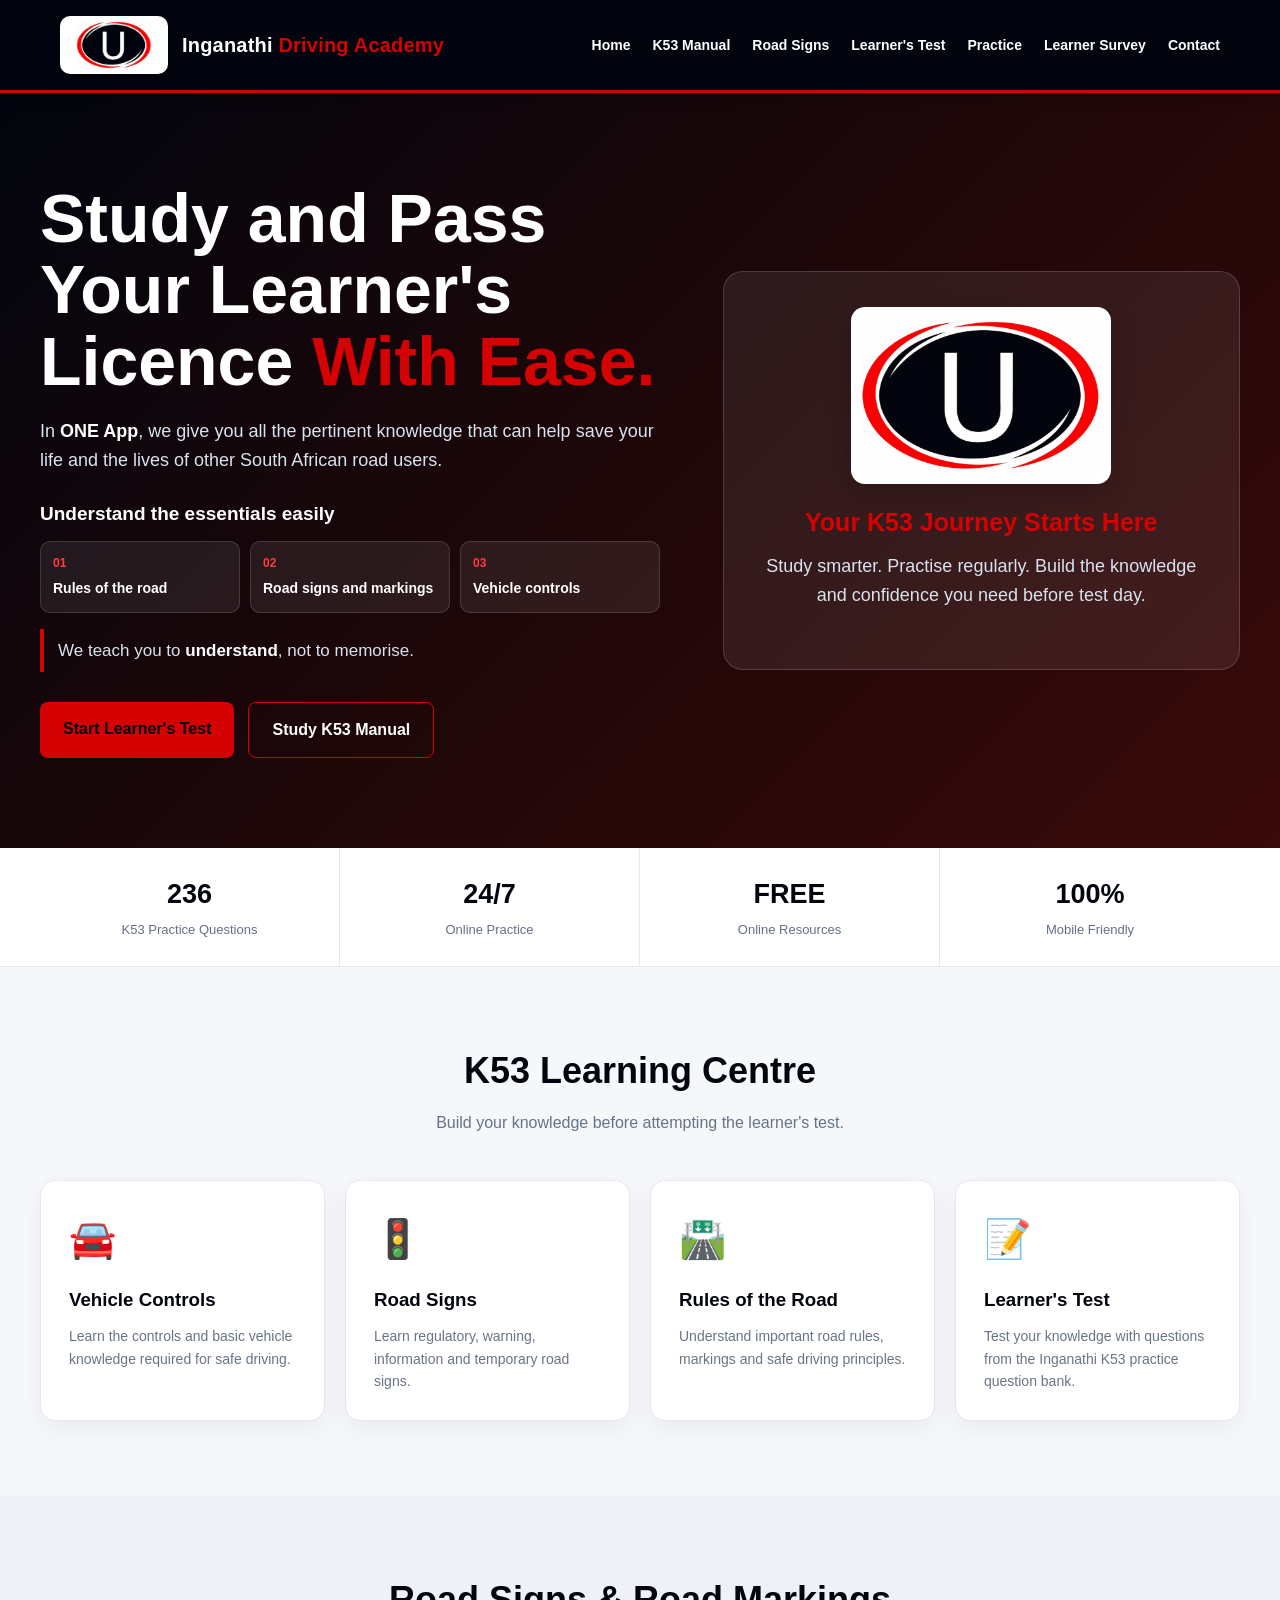
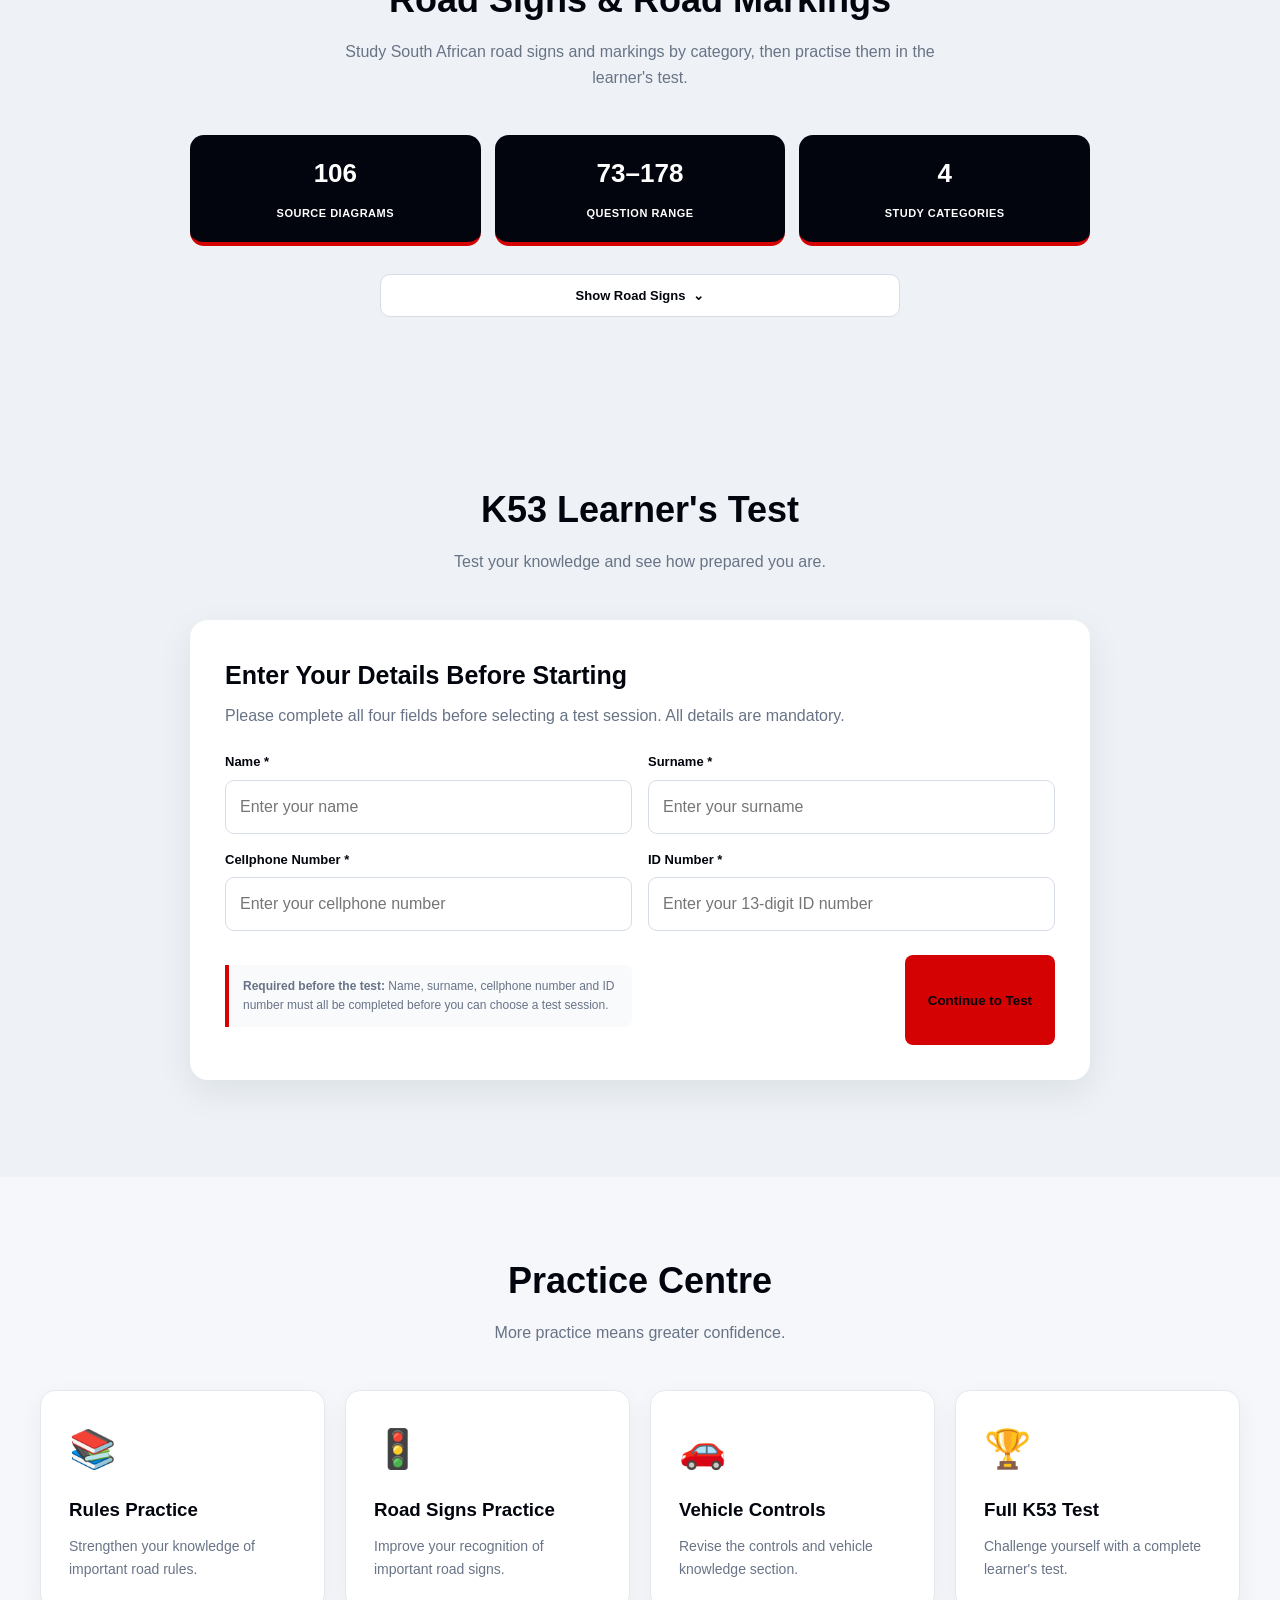
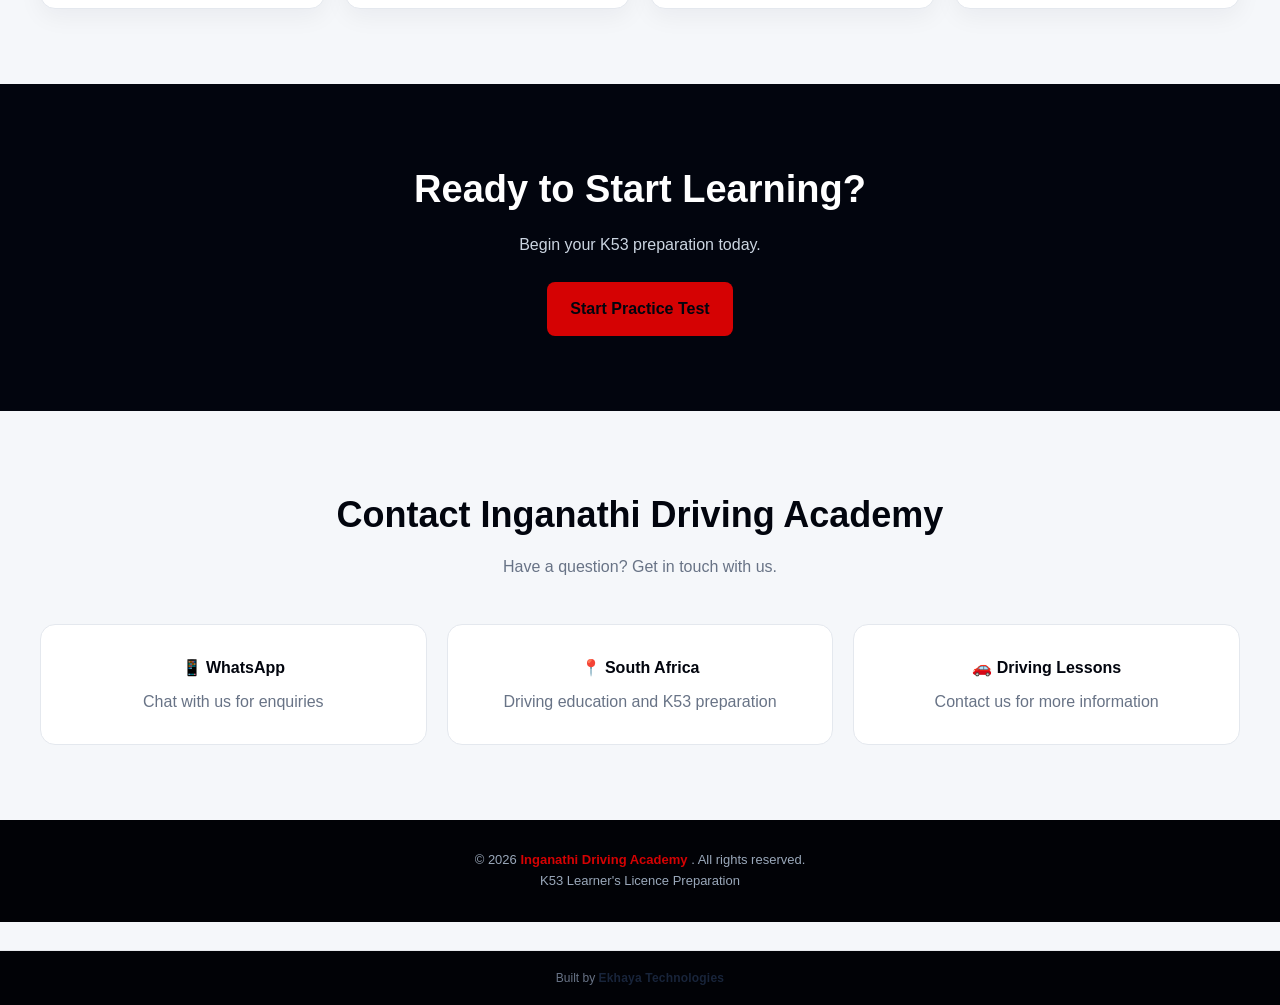
==== commit 06781b92: "Add learner survey link to academy navigation" ====
--- a/index.html
+++ b/index.html
@@ -1557,6 +1557,10 @@
 
     <a href="#practice" onclick="closeMenu()">
         Practice
+    </a>
+
+    <a href="learner-survey/" onclick="closeMenu()">
+        Learner Survey
     </a>
 
     <a href="#contact" onclick="closeMenu()">
@@ -3804,21 +3808,13 @@
 
 
 async function sendTestResultEmail(percentage, passed) {
-
     const emailStatus = document.getElementById("resultEmailStatus");
-
     const submittedAt = new Date().toLocaleString("en-ZA", {
         dateStyle: "full",
         timeStyle: "medium"
     });
 
     const payload = {
-        _subject: "Inganathi K53 Test Result - " +
-            candidateDetails.name + " " + candidateDetails.surname,
-        _template: "table",
-        _captcha: "true",
-        _honey: "",
-        _url: window.location.href,
         name: candidateDetails.name,
         surname: candidateDetails.surname,
         cellphone: candidateDetails.cellphone,
@@ -3832,36 +3828,34 @@
         session: "Session " + currentSession,
         session_questions: testQuestions.length,
         time_limit: "60 minutes",
-        time_expired: timedOut ? "YES" : "NO"
+        time_expired: timedOut ? "YES" : "NO",
+        page_url: window.location.href
     };
 
+    emailStatus.className = "result-email-status";
+    emailStatus.textContent = "Submitting your result email...";
+
     try {
-        const response = await fetch(RESULT_EMAIL_ENDPOINT, {
+        // Apps Script web apps accept a simple text/plain POST. no-cors means
+        // the browser cannot read the response, so this confirms submission attempt,
+        // not delivery to the instructor's inbox.
+        await fetch(RESULT_EMAIL_ENDPOINT, {
             method: "POST",
-            headers: {
-                "Content-Type": "application/json",
-                "Accept": "application/json"
-            },
+            mode: "no-cors",
+            headers: { "Content-Type": "text/plain;charset=utf-8" },
             body: JSON.stringify(payload)
         });
 
-        const data = await response.json().catch(function() { return {}; });
-
-        if (!response.ok || data.success === false) {
-            throw new Error(data.message || "The result email could not be submitted.");
-        }
-
         emailStatus.classList.add("success");
-        emailStatus.textContent = "✓ Result sent to the instructor.";
-
+        emailStatus.textContent =
+            "✓ Result submission sent. Email delivery is not confirmed here; please contact the instructor if needed.";
     } catch (error) {
         console.error("Test result email error:", error);
         emailStatus.classList.add("error");
         emailStatus.textContent =
-            "⚠ Your result is displayed above, but the email could not be confirmed. Please contact the instructor.";
-    }
-}
-
+            "⚠ Your result is displayed above, but the email request could not be sent. Please contact the instructor.";
+    }
+}
 
 /* =========================================================
    ROAD SIGN LIBRARY
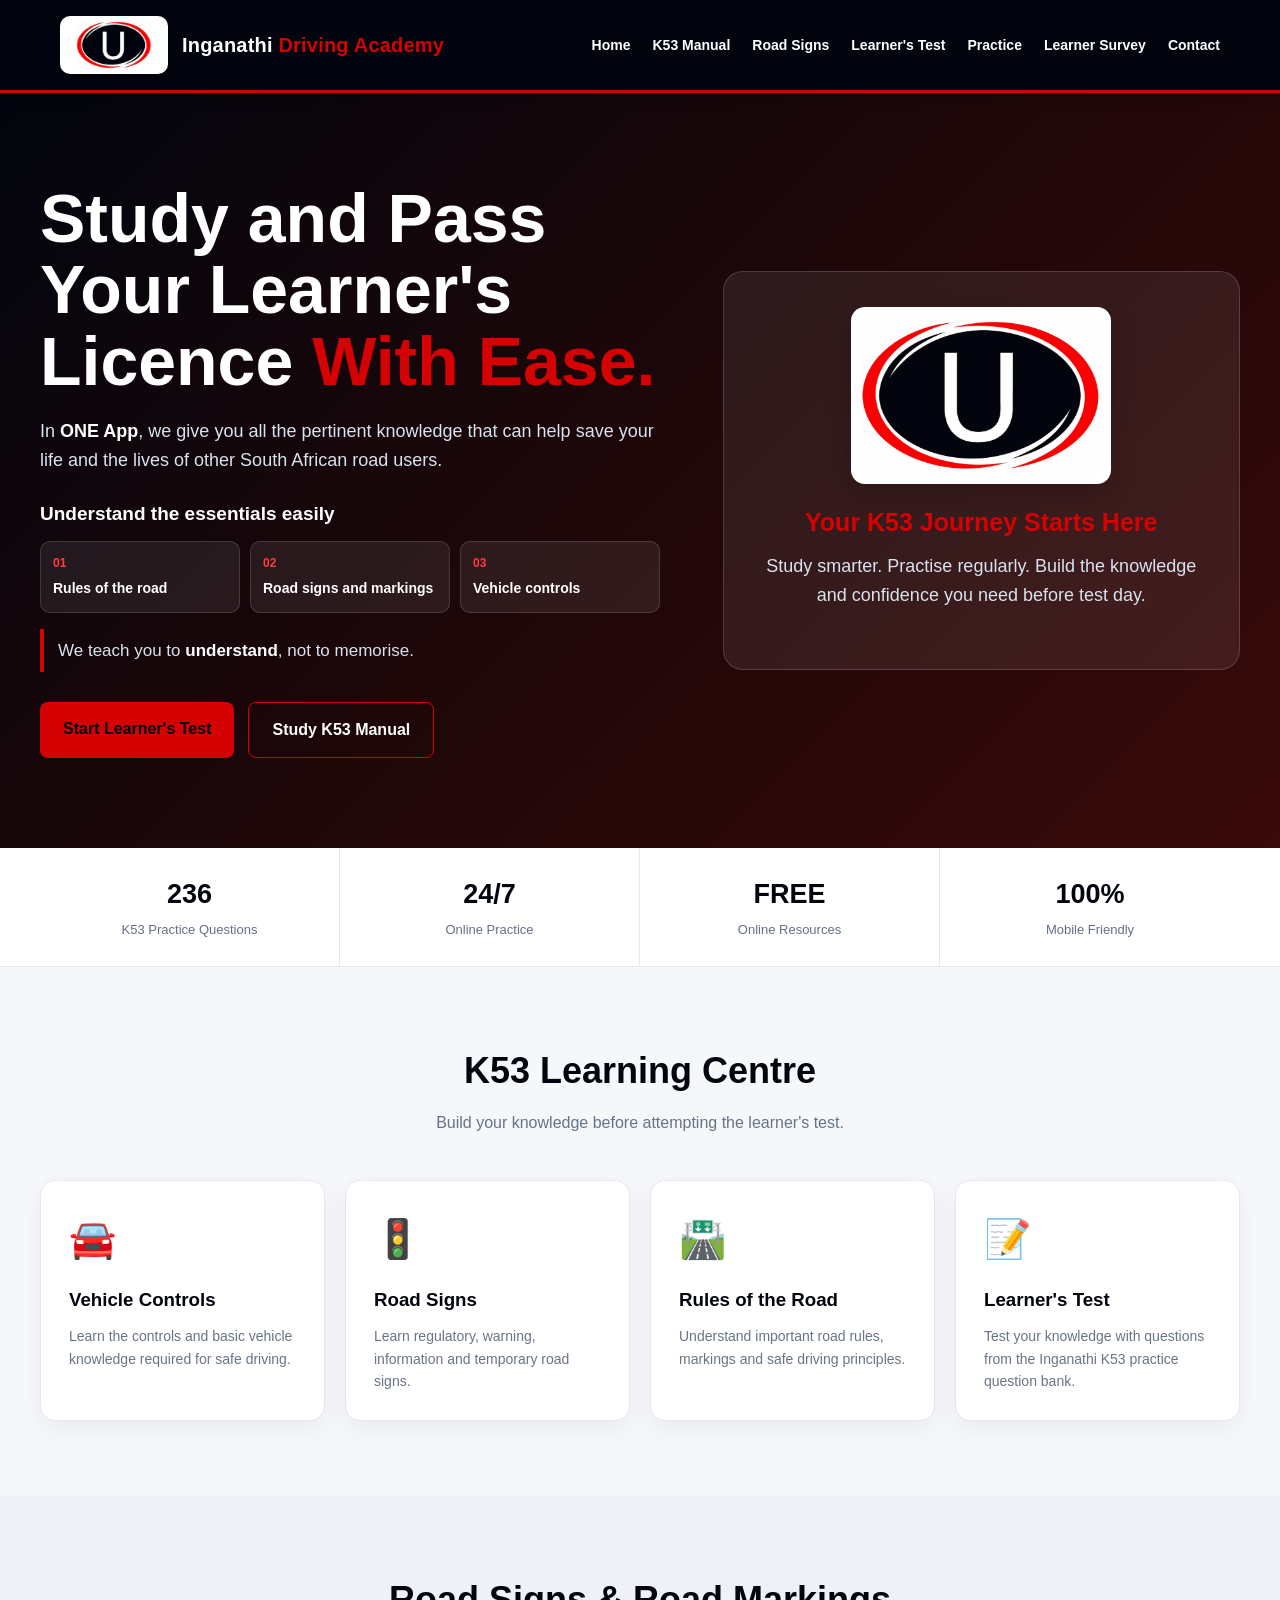
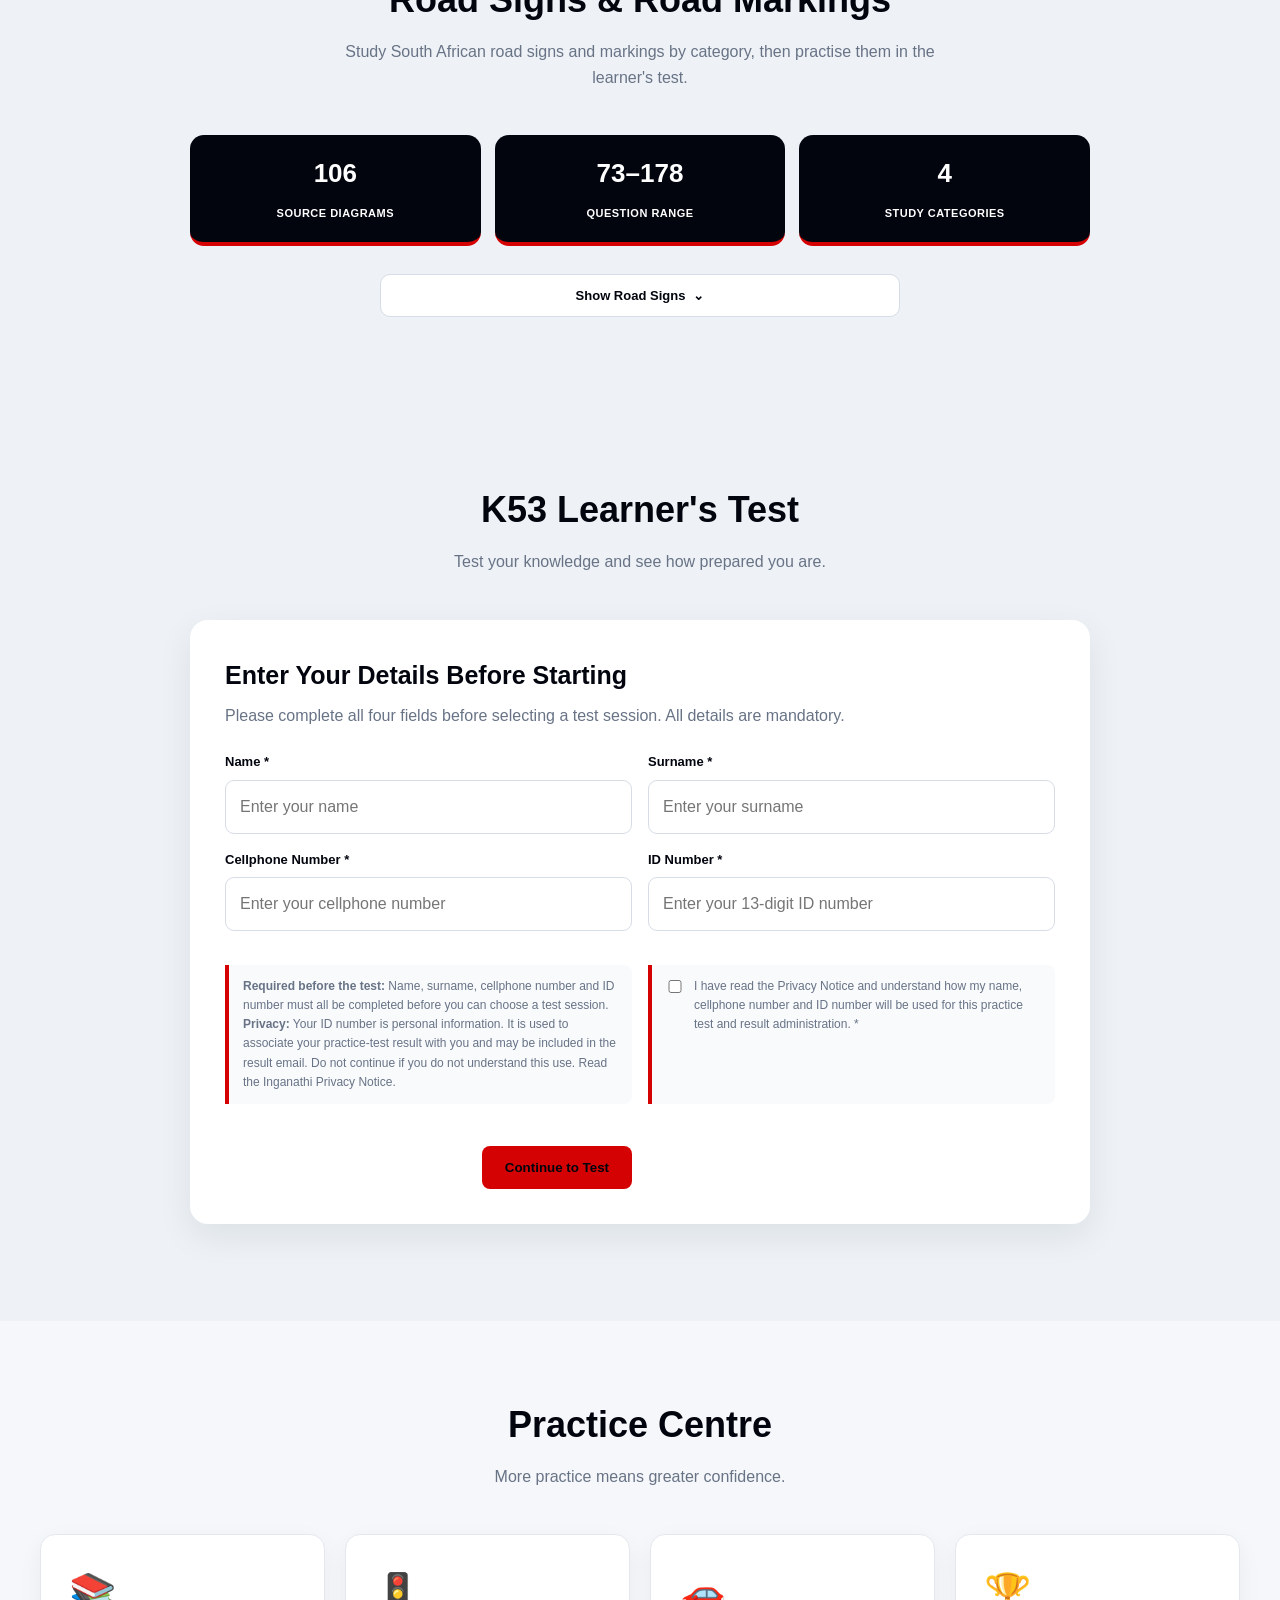
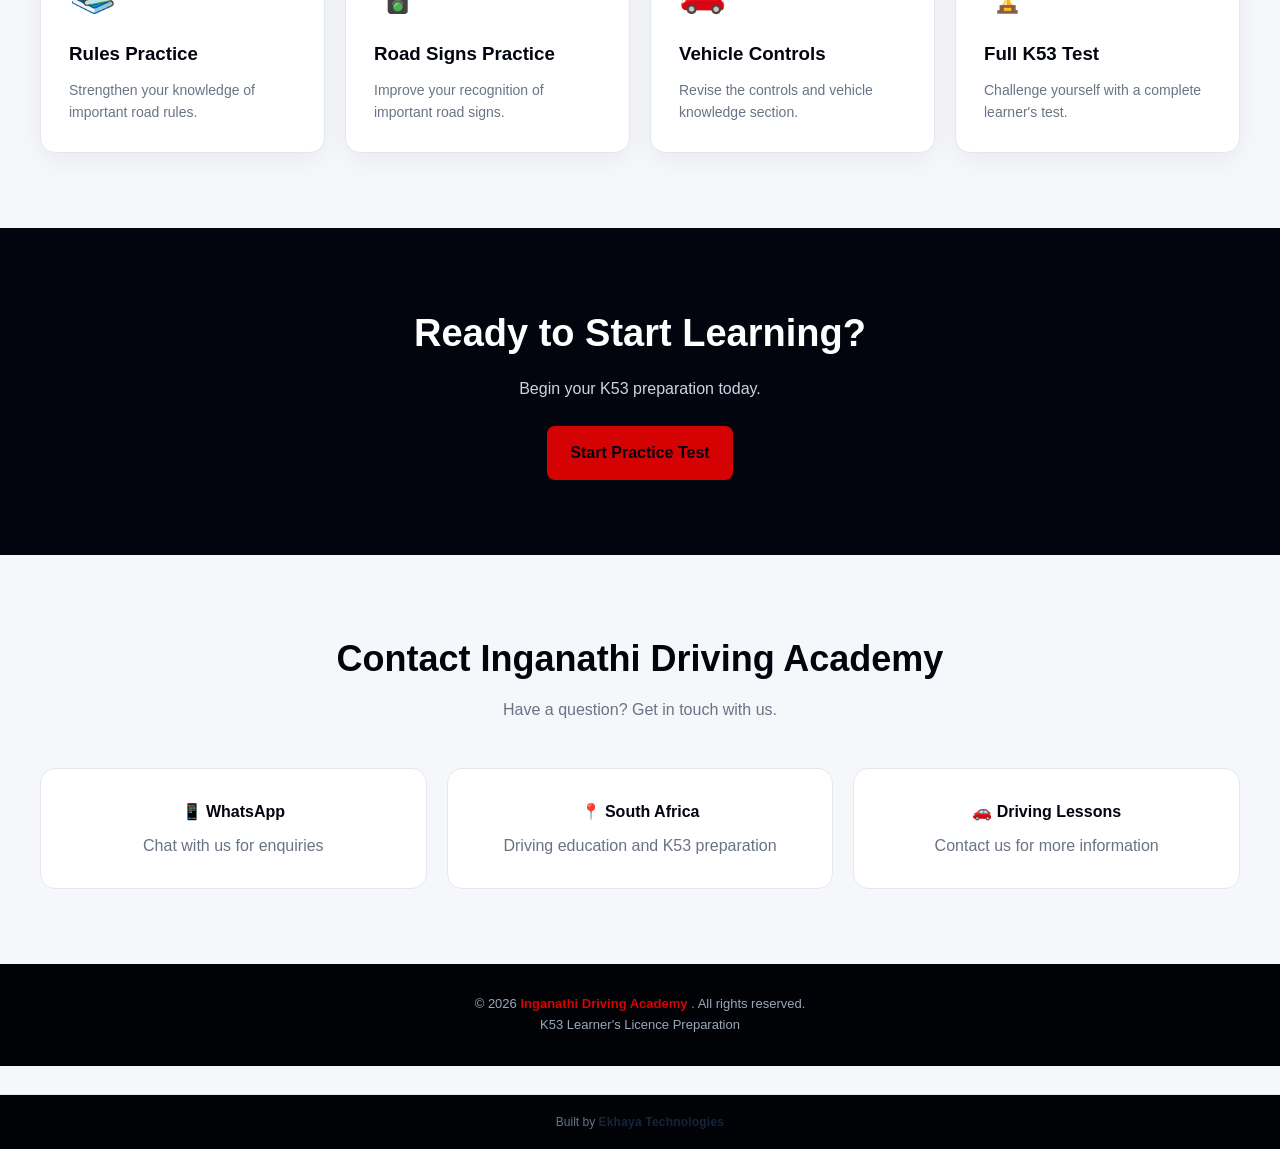
==== commit d5abc3bd: "privacy: require K53 candidate privacy acknowledgement for ID and contact data" ====
--- a/index.html
+++ b/index.html
@@ -1501,6 +1501,38 @@
 .session-card .session-status-badge{display:inline-block;margin-top:10px;padding:5px 8px;border-radius:999px;background:#eef2f7;color:#172033;font-size:10px;font-weight:900}
 .session-card.completed .session-status-badge{background:#dcfce7;color:#166534}
 .session-score-preview{display:block;margin-top:8px;color:#687386;font-size:11px;font-weight:700}
+
+/* POST-TEST LEARNING REVIEW */
+.review-section{margin:28px 0 8px;text-align:left}
+.review-heading{font-size:clamp(21px,3vw,28px);font-weight:900;margin:0 0 8px;color:#101827}
+.review-intro{color:#596579;margin:0 0 18px;line-height:1.55}
+.review-summary{display:flex;flex-wrap:wrap;gap:10px;margin:0 0 18px}
+.review-stat{flex:1 1 110px;padding:13px;border:1px solid #e1e6ee;border-radius:12px;background:#f8fafc}
+.review-stat strong{display:block;font-size:22px;color:#101827}
+.review-stat span{font-size:12px;color:#64748b;font-weight:700}
+.review-list{display:grid;gap:12px}
+.review-item{border:1px solid #dce2ea;border-radius:14px;background:#fff;overflow:hidden}
+.review-item summary{display:flex;align-items:center;justify-content:space-between;gap:12px;padding:15px;cursor:pointer;list-style:none;font-weight:800}
+.review-item summary::-webkit-details-marker{display:none}
+.review-item summary:after{content:'＋';font-size:18px;color:#64748b}
+.review-item[open] summary:after{content:'−'}
+.review-question-label{display:block;font-size:11px;color:#64748b;font-weight:900;letter-spacing:.06em;margin-bottom:4px}
+.review-state{flex:none;border-radius:999px;padding:6px 10px;font-size:11px;font-weight:900;text-transform:uppercase}
+.review-state.correct{background:#dcfce7;color:#166534}
+.review-state.incorrect{background:#fee2e2;color:#991b1b}
+.review-state.unanswered{background:#f1f5f9;color:#475569}
+.review-content{padding:0 15px 17px;line-height:1.55}
+.review-question{font-weight:800;color:#172033;margin:0 0 12px}
+.review-answer{padding:11px 12px;border-radius:9px;margin:8px 0;font-size:14px}
+.review-answer.chosen{background:#fff7ed;border:1px solid #fed7aa}
+.review-answer.correct-answer{background:#f0fdf4;border:1px solid #bbf7d0}
+.review-answer strong{display:block;font-size:11px;text-transform:uppercase;letter-spacing:.04em;margin-bottom:3px}
+.review-diagram{margin:12px 0;padding:12px;border:1px solid #e2e8f0;border-radius:12px;text-align:center;background:#f8fafc}
+.review-diagram img{display:block;max-width:100%;max-height:230px;object-fit:contain;margin:8px auto;border-radius:8px}
+.review-diagram-missing{font-size:12px;color:#64748b;padding:12px}
+.review-study-note{font-size:13px;color:#475569;background:#f8fafc;border-left:3px solid #d50203;padding:10px 12px;margin-top:12px}
+@media(max-width:560px){.review-item summary{align-items:flex-start}.review-content{padding:0 12px 14px}}
+
 </style>
 
 </head>
@@ -2008,6 +2040,10 @@
 
         <div class="candidate-notice full">
             <strong>Required before the test:</strong> Name, surname, cellphone number and ID number must all be completed before you can choose a test session.
+            <br><strong>Privacy:</strong> Your ID number is personal information. It is used to associate your practice-test result with you and may be included in the result email. Do not continue if you do not understand this use. Read the <a href="privacy-policy.html" target="_blank" rel="noopener">Inganathi Privacy Notice</a>.
+        </div>
+        <div class="candidate-notice full">
+            <label style="display:flex;gap:10px;align-items:flex-start"><input id="candidatePrivacyAck" type="checkbox" required style="width:18px;flex:0 0 18px;margin-top:3px"><span>I have read the Privacy Notice and understand how my name, cellphone number and ID number will be used for this practice test and result administration. *</span></label>
         </div>
 
         <div class="candidate-actions full">
@@ -2153,6 +2189,13 @@
 <div id="sessionResult" class="result-session"></div>
 <p id="resultMessage">Your results will appear here.</p>
 <p id="resultEmailStatus" class="result-email-status"></p>
+
+<div class="review-section" id="testReviewSection">
+    <h3 class="review-heading">Your question-by-question review</h3>
+    <p class="review-intro">Review every answer from this session. Correct answers are shown here only after you submit the test.</p>
+    <div id="reviewSummary" class="review-summary"></div>
+    <div id="testReviewList" class="review-list" aria-live="polite"></div>
+</div>
 
 <div class="session-actions">
 <button class="btn btn-primary" onclick="backToSessionSelection()">Choose Another Session</button>
@@ -3581,7 +3624,11 @@
 
     // Learners can change their choice until they move to the next question.
     selectedAnswer = index;
-    selectedAnswers[currentQuestion] = answer;
+    selectedAnswers[currentQuestion] = {
+        text: answer.text,
+        correct: Boolean(answer.correct),
+        displayLetter: String.fromCharCode(65 + index)
+    };
 
     const buttons = document.querySelectorAll(".answer");
     buttons.forEach(function(button, buttonIndex) {
@@ -3663,6 +3710,8 @@
         testQuestions.length + " questions • " +
         (timedOut ? "Time expired" : "Completed before the 60-minute limit");
 
+    renderTestReview();
+
     document.getElementById("resultMessage").textContent =
         "You scored " + score + " out of " + testQuestions.length +
         " (" + percentage + "%). " +
@@ -3682,6 +3731,75 @@
         behavior: "smooth",
         block: "start"
     });
+}
+
+
+/* =========================================================
+   POST-TEST ANSWER REVIEW
+========================================================= */
+function renderTestReview() {
+    const list = document.getElementById("testReviewList");
+    const summary = document.getElementById("reviewSummary");
+    if (!list || !summary) return;
+
+    const correctCount = testQuestions.reduce(function(total, q, index) {
+        const response = selectedAnswers[index];
+        return total + (response && response.correct ? 1 : 0);
+    }, 0);
+    const answeredCount = testQuestions.reduce(function(total, q, index) {
+        return total + (selectedAnswers[index] ? 1 : 0);
+    }, 0);
+    const incorrectCount = answeredCount - correctCount;
+    const unansweredCount = testQuestions.length - answeredCount;
+
+    summary.innerHTML =
+        '<div class="review-stat"><strong>' + correctCount + '</strong><span>Correct</span></div>' +
+        '<div class="review-stat"><strong>' + incorrectCount + '</strong><span>Incorrect</span></div>' +
+        '<div class="review-stat"><strong>' + unansweredCount + '</strong><span>Unanswered</span></div>' +
+        '<div class="review-stat"><strong>' + testQuestions.length + '</strong><span>Total questions</span></div>';
+
+    function safe(value) {
+        return String(value == null ? "" : value)
+            .replace(/&/g, "&amp;").replace(/</g, "&lt;")
+            .replace(/>/g, "&gt;").replace(/"/g, "&quot;")
+            .replace(/'/g, "&#039;");
+    }
+
+    list.innerHTML = testQuestions.map(function(q, index) {
+        const response = selectedAnswers[index] || null;
+        const options = getAnswers(q);
+        const correctOption = options.find(function(option) { return option.correct; });
+        const state = !response ? "unanswered" : (response.correct ? "correct" : "incorrect");
+        const stateLabel = state === "correct" ? "Correct" : (state === "incorrect" ? "Incorrect" : "Not answered");
+        let images = Array.isArray(q.diagramImages) ? q.diagramImages.filter(Boolean) : [];
+        if (!images.length && Array.isArray(q.images)) images = q.images.filter(Boolean);
+        if (!images.length && Array.isArray(roadSignLibrary) && (q.category === "road_signs" || q.diagramMode === "road_sign")) {
+            const linked = roadSignLibrary.find(function(item) {
+                return Number(item.questionId) === Number(q.id);
+            });
+            if (linked && Array.isArray(linked.images)) images = linked.images.filter(Boolean);
+        }
+        const diagram = images.length
+            ? '<div class="review-diagram"><strong>Question diagram</strong>' + images.map(function(src, imageIndex) {
+                const resolved = new URL(src, document.baseURI).href;
+                return '<img src="' + safe(resolved) + '" alt="Diagram for question ' + (index + 1) + ', image ' + (imageIndex + 1) + '" loading="lazy" onerror="this.style.display=\'none\'">';
+            }).join("") + '</div>'
+            : (q.category === "road_signs" || q.category === "heavy_motor_vehicle" || q.category === "light_motor_vehicle"
+                ? '<div class="review-diagram review-diagram-missing">The source diagram for this question is not yet available in the question bank.</div>'
+                : "");
+        const chosen = response
+            ? '<div class="review-answer chosen"><strong>Your answer' + (response.displayLetter ? " (" + safe(response.displayLetter) + ")" : "") + '</strong>' + safe(response.text) + '</div>'
+            : '<div class="review-answer chosen"><strong>Your answer</strong>No answer was recorded before the test ended.</div>';
+        const correct = correctOption
+            ? '<div class="review-answer correct-answer"><strong>Correct answer</strong>' + safe(correctOption.text) + '</div>'
+            : '<div class="review-answer"><strong>Answer key</strong>Needs instructor verification. This question does not have a valid correct option recorded.</div>';
+        return '<details class="review-item" ' + (state !== "correct" ? "open" : "") + '>' +
+            '<summary><span><span class="review-question-label">QUESTION ' + (index + 1) + ' · SOURCE ID ' + safe(q.id) + '</span>' + safe(q.question) + '</span>' +
+            '<span class="review-state ' + state + '">' + stateLabel + '</span></summary>' +
+            '<div class="review-content"><p class="review-question">' + safe(q.question) + '</p>' + diagram + chosen + correct +
+            (state === "correct" ? '<p class="review-study-note">Well done. Your selected answer matches the answer key.</p>' : '<p class="review-study-note">Study this question again and compare the correct answer with the road rule, sign or vehicle requirement in your learning material.</p>') +
+            '</div></details>';
+    }).join("");
 }
 
 
@@ -3795,7 +3913,9 @@
             name: name,
             surname: surname,
             cellphone: cellphone,
-            idNumber: idNumber
+            idNumber: idNumber,
+            privacyNoticeVersion: "2026-11-16",
+            privacyNoticeAcknowledgedAt: new Date().toISOString()
         };
 
         buildSessionPools();
